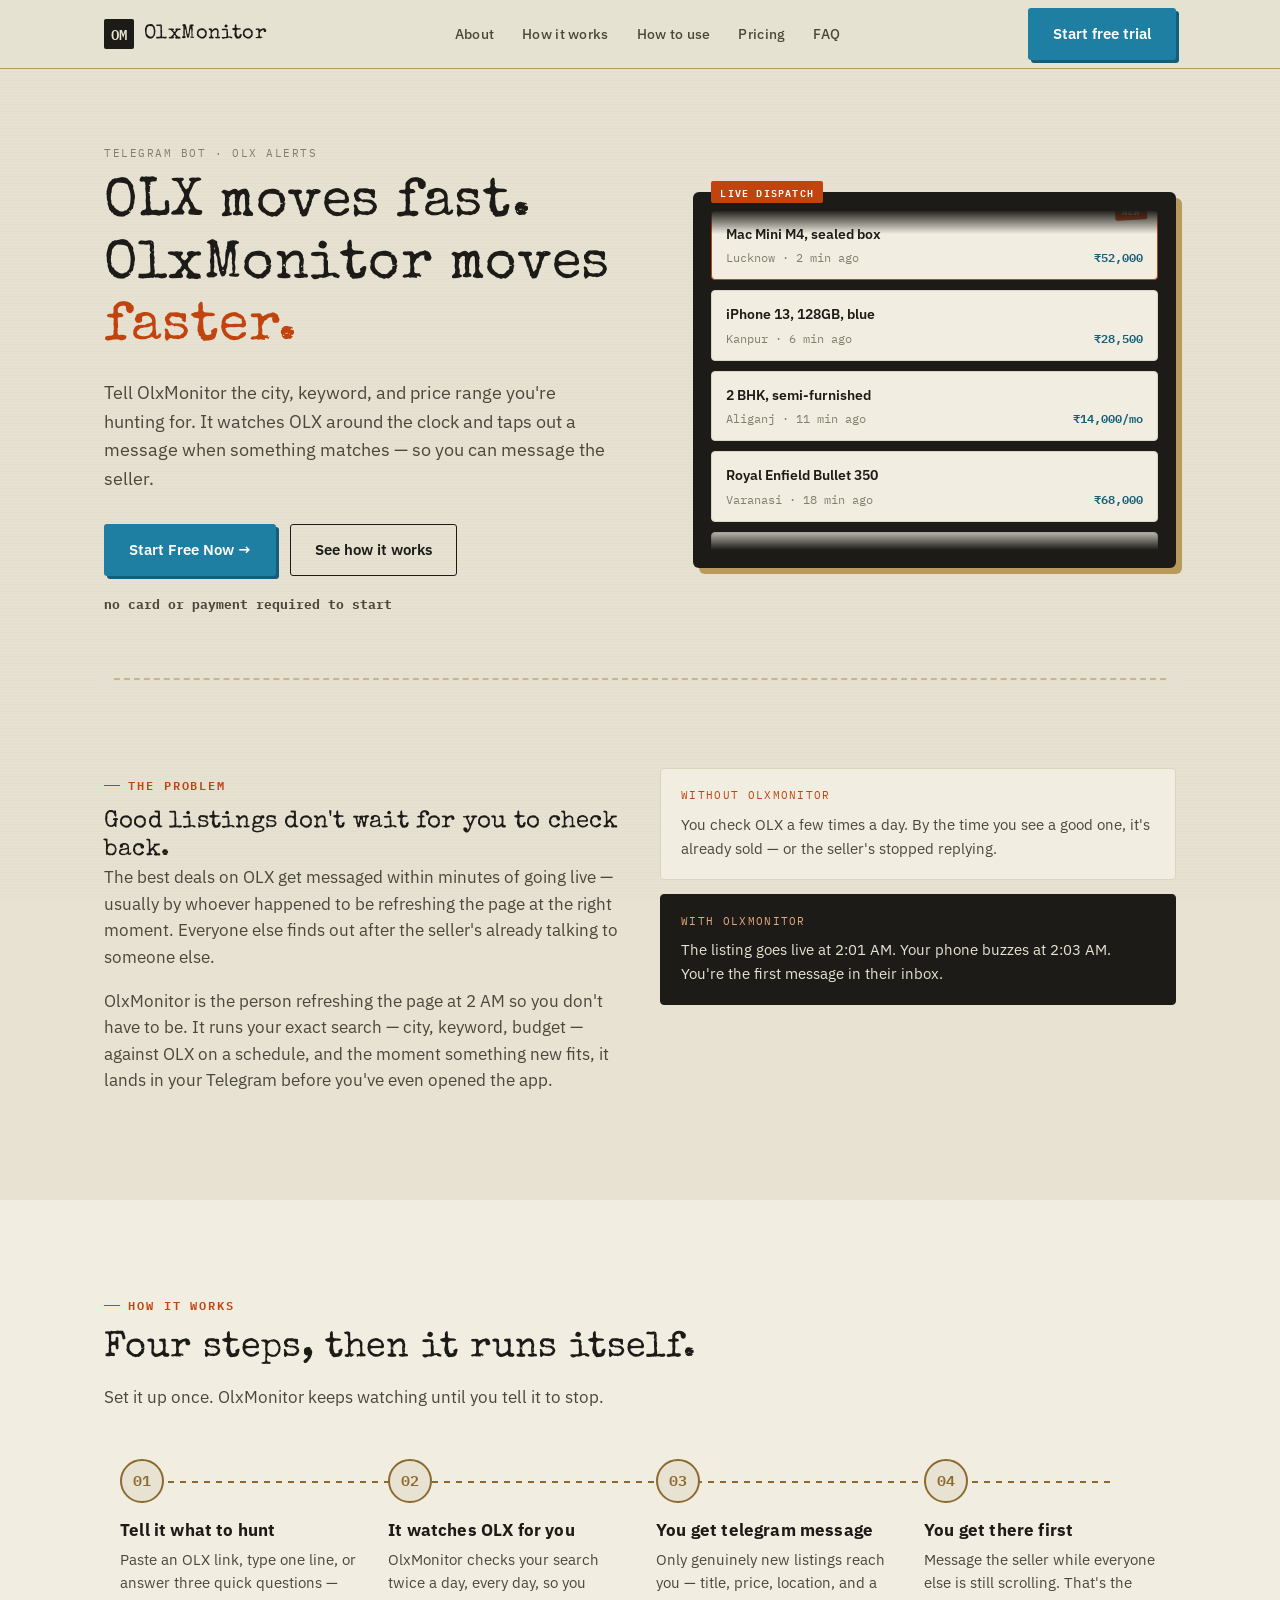
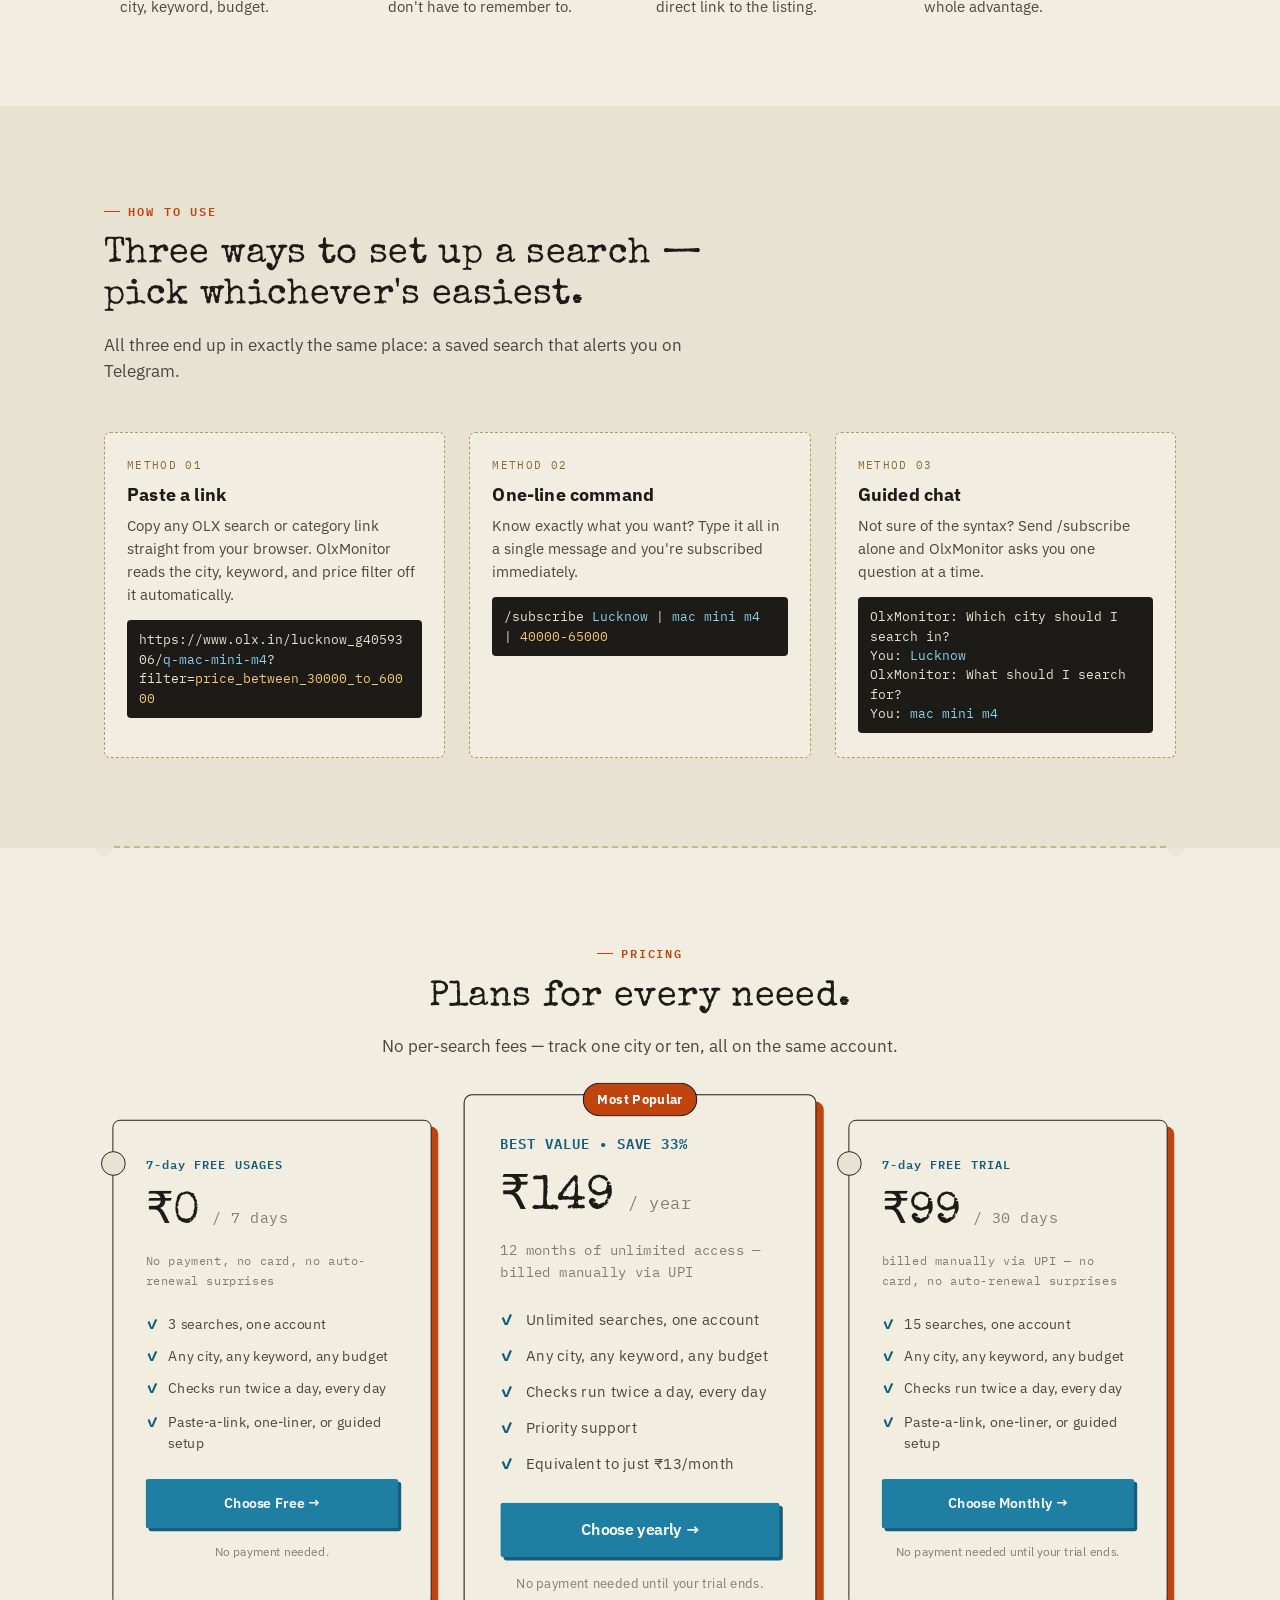
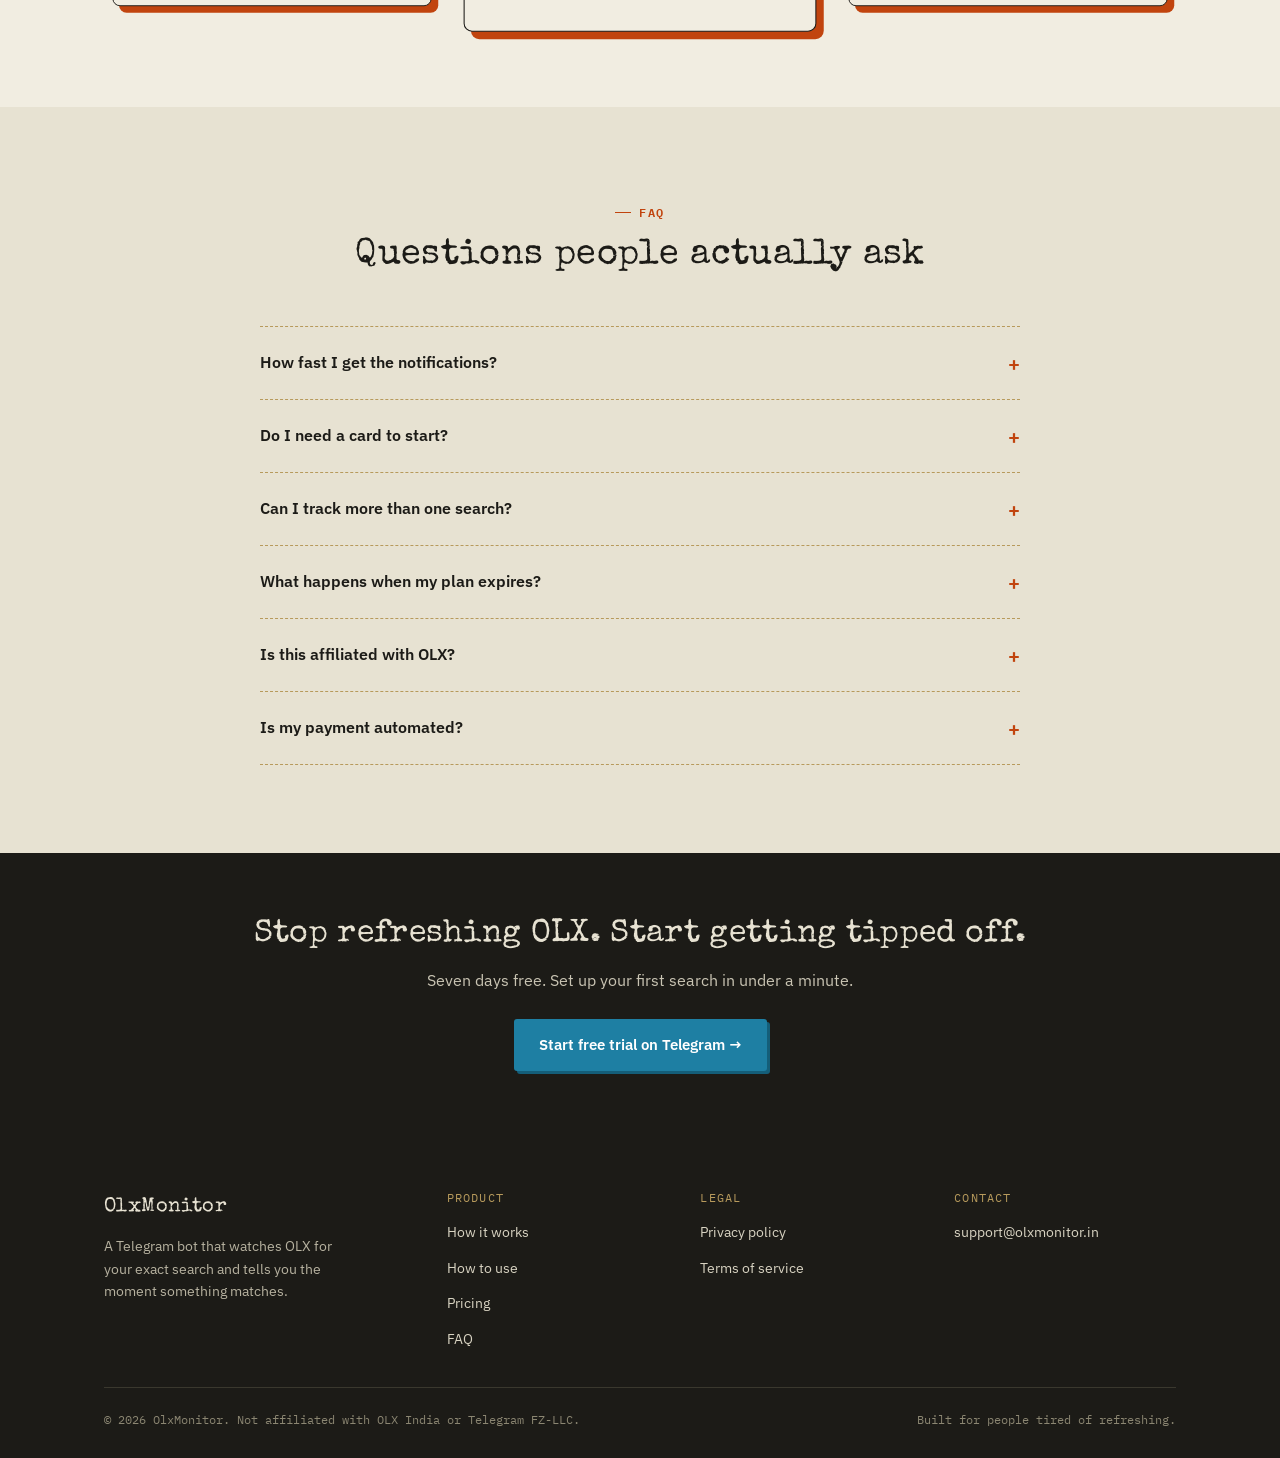
==== index.html @ 26288bb2 "Update index.html" ====
<!DOCTYPE html>
<html lang="en">
<head>
<meta charset="UTF-8">
<meta name="viewport" content="width=device-width, initial-scale=1.0">
<!-- Primary Meta Tags -->
<title>OLX Monitor – Automatic Alerts on Telegram for New OLX Listings</title>
<meta name="title" content="OLX Monitor – Get Alerts on Telegram for New OLX Listings">
<meta name="description" content="Monitor OLX by keyword, city, and price, then receive instant Telegram alerts when matching listings are posted. Includes a 7-day free trial.">
<meta name="keywords" content="OLX monitor, OLX alerts, OLX notification, OLX Telegram bot, OLX Telegram alerts, OLX search alert, OLX tracker, OLX listing alerts, OLX price alerts, OLX keyword alerts, OLX deal alerts, used item alerts, Telegram notifications, classifieds monitor, OLX automation">
<meta itemprop="name" content="OlxMonitor">
<link rel="canonical" href="https://olxmonitors.in">
<!-- Favicon -->
<link rel="icon" type="image/svg+xml" href="favicon.ico">
  
<!-- Open Graph -->
<meta property="og:type" content="website">
<meta property="og:title" content="OLX Monitor – Get Alerts on Telegram for New OLX Listings">
<meta property="og:description" content="Never miss an OLX deal. Track keywords, cities, and prices with instant Telegram alerts. Start with a 7-day free trial.">
<meta property="og:image" content="https://olxmonitor.in/og-image.png">
<meta property="og:url" content="https://olxmonitor.in/">
<meta property="og:site_name" content="OlxMonitor">

<!-- Twitter -->
<meta name="twitter:card" content="summary_large_image">
<meta name="twitter:title" content="OLX Monitor – Get Alerts on Telegram for New OLX Listings">
<meta name="twitter:description" content="Track OLX listings by keyword, city, and price. Get instant Telegram alerts and never miss the best deals.">
<meta name="twitter:image" content="https://olxmonitor.in/og-image.png">
  
<link rel="stylesheet" href="style.css">
<!-- Google tag (gtag.js) -->
<script async src="https://www.googletagmanager.com/gtag/js?id=G-HGHFJPLGSJ"></script>
<script>
window.dataLayer = window.dataLayer || [];
function gtag(){dataLayer.push(arguments);}
gtag('js', new Date());

gtag('config', 'G-HGHFJPLGSJ');
</script>
</head>
<body>

<header class="site-header">
  <div class="wrap">
    <a href="index.html" class="logo">
      <span class="logo-mark">OM</span>
      <span class="logo-word">OlxMonitor</span>
    </a>
    <nav aria-label="Primary">
      <ul class="nav-links">
        <li><a href="#about">About</a></li>
        <li><a href="#how-it-works">How it works</a></li>
        <li><a href="#how-to-use">How to use</a></li>
        <li><a href="#pricing">Pricing</a></li>
        <li><a href="#faq">FAQ</a></li>
      </ul>
    </nav>
    <div class="nav-right">
      <a href="https://telegram.me/olxmonitorsbot" class="btn btn-primary">Start free trial</a>
      <button class="nav-toggle" aria-label="Toggle menu" aria-expanded="false">
        <span></span>
      </button>
    </div>
  </div>
</header>

<section class="hero">
  <div class="wrap">
    <div class="hero-copy">
      <div class="hero-dispatch-label">TELEGRAM BOT · OLX ALERTS</div>
      <h1>OLX moves fast.<br>OlxMonitor moves <em>faster.</em></h1>
      <p class="hero-sub">
        Tell OlxMonitor the city, keyword, and price range you're hunting for.
        It watches OLX around the clock and taps out a message when
        something matches — so you can message the seller.
      </p>
      <div class="hero-ctas">
        <a href="https://telegram.me/olxmonitorsbot" class="btn btn-primary">Start Free Now →</a>
        <a href="#how-it-works" class="btn btn-ghost">See how it works</a>
      </div>
      <div class="hero-fineprint">
        <strong>no card or payment required to start</strong>
      </div>
    </div>

    <div class="hero-ticker">
      <div class="ticker-frame">
        <div class="ticker-viewport">
          <div class="ticker-track">
            <div class="dispatch-card is-new">
              <div class="dispatch-title">Mac Mini M4, sealed box</div>
              <div class="dispatch-meta"><span>Lucknow · 2 min ago</span><span class="dispatch-price">₹52,000</span></div>
            </div>
            <div class="dispatch-card">
              <div class="dispatch-title">iPhone 13, 128GB, blue</div>
              <div class="dispatch-meta"><span>Kanpur · 6 min ago</span><span class="dispatch-price">₹28,500</span></div>
            </div>
            <div class="dispatch-card">
              <div class="dispatch-title">2 BHK, semi-furnished</div>
              <div class="dispatch-meta"><span>Aliganj · 11 min ago</span><span class="dispatch-price">₹14,000/mo</span></div>
            </div>
            <div class="dispatch-card">
              <div class="dispatch-title">Royal Enfield Bullet 350</div>
              <div class="dispatch-meta"><span>Varanasi · 18 min ago</span><span class="dispatch-price">₹68,000</span></div>
            </div>
            <div class="dispatch-card">
              <div class="dispatch-title">Study table + chair</div>
              <div class="dispatch-meta"><span>Prayagraj · 24 min ago</span><span class="dispatch-price">₹1,200</span></div>
            </div>
            <div class="dispatch-card">
              <div class="dispatch-title">5-seater sofa set</div>
              <div class="dispatch-meta"><span>Lucknow · 31 min ago</span><span class="dispatch-price">₹9,000</span></div>
            </div>
            <!-- duplicated for seamless loop -->
            <div class="dispatch-card is-new" aria-hidden="true">
              <div class="dispatch-title">Mac Mini M4, sealed box</div>
              <div class="dispatch-meta"><span>Lucknow · 2 min ago</span><span class="dispatch-price">₹52,000</span></div>
            </div>
            <div class="dispatch-card" aria-hidden="true">
              <div class="dispatch-title">iPhone 13, 128GB, blue</div>
              <div class="dispatch-meta"><span>Kanpur · 6 min ago</span><span class="dispatch-price">₹28,500</span></div>
            </div>
            <div class="dispatch-card" aria-hidden="true">
              <div class="dispatch-title">2 BHK, semi-furnished</div>
              <div class="dispatch-meta"><span>Aliganj · 11 min ago</span><span class="dispatch-price">₹14,000/mo</span></div>
            </div>
            <div class="dispatch-card" aria-hidden="true">
              <div class="dispatch-title">Royal Enfield Bullet 350</div>
              <div class="dispatch-meta"><span>Varanasi · 18 min ago</span><span class="dispatch-price">₹68,000</span></div>
            </div>
            <div class="dispatch-card" aria-hidden="true">
              <div class="dispatch-title">Study table + chair</div>
              <div class="dispatch-meta"><span>Prayagraj · 24 min ago</span><span class="dispatch-price">₹1,200</span></div>
            </div>
            <div class="dispatch-card" aria-hidden="true">
              <div class="dispatch-title">5-seater sofa set</div>
              <div class="dispatch-meta"><span>Lucknow · 31 min ago</span><span class="dispatch-price">₹9,000</span></div>
            </div>
          </div>
        </div>
      </div>
    </div>
  </div>
</section>

<div class="wrap"><div class="tear"></div></div>

<section class="section" id="about">
  <div class="wrap about-grid">
    <div class="about-copy">
      <div class="eyebrow">The problem</div>
      <h2>Good listings don't wait for you to check back.</h2>
      <p>
        The best deals on OLX get messaged within minutes of going live —
        usually by whoever happened to be refreshing the page at the right
        moment. Everyone else finds out after the seller's already talking
        to someone else.
      </p>
      <p>
        OlxMonitor is the person refreshing the page at 2 AM so you don't
        have to be. It runs your exact search — city, keyword, budget —
        against OLX on a schedule, and the moment something new fits,
        it lands in your Telegram before you've even opened the app.
      </p>
    </div>
    <div class="compare-stack">
      <div class="compare-card">
        <span class="compare-label">Without OlxMonitor</span>
        <p>You check OLX a few times a day. By the time you see a good one, it's already sold — or the seller's stopped replying.</p>
      </div>
      <div class="compare-card is-after">
        <span class="compare-label">With OlxMonitor</span>
        <p>The listing goes live at 2:01 AM. Your phone buzzes at 2:03 AM. You're the first message in their inbox.</p>
      </div>
    </div>
  </div>
</section>

<section class="section section-alt" id="how-it-works">
  <div class="wrap">
    <div class="section-head">
      <div class="eyebrow">How it works</div>
      <h2>Four steps, then it runs itself.</h2>
      <p>Set it up once. OlxMonitor keeps watching until you tell it to stop.</p>
    </div>
    <div class="wire-steps">
      <div class="wire-step">
        <div class="wire-step-num">01</div>
        <h3>Tell it what to hunt</h3>
        <p>Paste an OLX link, type one line, or answer three quick questions — city, keyword, budget.</p>
      </div>
      <div class="wire-step">
        <div class="wire-step-num">02</div>
        <h3>It watches OLX for you</h3>
        <p>OlxMonitor checks your search twice a day, every day, so you don't have to remember to.</p>
      </div>
      <div class="wire-step">
        <div class="wire-step-num">03</div>
        <h3>You get telegram message</h3>
        <p>Only genuinely new listings reach you — title, price, location, and a direct link to the listing.</p>
      </div>
      <div class="wire-step">
        <div class="wire-step-num">04</div>
        <h3>You get there first</h3>
        <p>Message the seller while everyone else is still scrolling. That's the whole advantage.</p>
      </div>
    </div>
  </div>
</section>

<section class="section" id="how-to-use">
  <div class="wrap">
    <div class="section-head">
      <div class="eyebrow">How to use</div>
      <h2>Three ways to set up a search — pick whichever's easiest.</h2>
      <p>All three end up in exactly the same place: a saved search that alerts you on Telegram.</p>
    </div>
    <div class="ticket-row">
      <div class="ticket">
        <div class="ticket-num">Method 01</div>
        <h3>Paste a link</h3>
        <p>Copy any OLX search or category link straight from your browser. OlxMonitor reads the city, keyword, and price filter off it automatically.</p>
        <div class="bubble">https://www.olx.in/lucknow_g4059306/<span class="tag">q-mac-mini-m4</span>?filter=<span class="val">price_between_30000_to_60000</span></div>
      </div>
      <div class="ticket">
        <div class="ticket-num">Method 02</div>
        <h3>One-line command</h3>
        <p>Know exactly what you want? Type it all in a single message and you're subscribed immediately.</p>
        <div class="bubble">/subscribe <span class="tag">Lucknow</span> | <span class="tag">mac mini m4</span> | <span class="val">40000-65000</span></div>
      </div>
      <div class="ticket">
        <div class="ticket-num">Method 03</div>
        <h3>Guided chat</h3>
        <p>Not sure of the syntax? Send /subscribe alone and OlxMonitor asks you one question at a time.</p>
        <div class="bubble">
          OlxMonitor: Which city should I search in?<br>
          You: <span class="tag">Lucknow</span><br>
          OlxMonitor: What should I search for?<br>
          You: <span class="tag">mac mini m4</span>
        </div>
      </div>
    </div>
  </div>
</section>

<div class="wrap"><div class="tear"></div></div>

<section class="section section-alt" id="pricing">
  <div class="wrap">
    <div class="section-head" style="margin-left:auto;margin-right:auto;text-align:center;">
      <div class="eyebrow" style="justify-content:center;">Pricing</div>
      <h2>Plans for every neeed.</h2>
      <p style="margin:0 auto;">No per-search fees — track one city or ten, all on the same account.</p>
    </div>
    <div class="pricing-wrap">
  <!-- Weekly -->
  <div class="price-tag smaller-tag">
    <div class="price-trial">7-day FREE USAGES</div>
    <div class="price-amount">₹0 <span>/ 7 days</span></div>
    <div class="price-then">No payment, no card, no auto-renewal surprises</div>

    <ul class="price-list">
      <li>3 searches, one account</li>
      <li>Any city, any keyword, any budget</li>
      <li>Checks run twice a day, every day</li>
      <li>Paste-a-link, one-liner, or guided setup</li>
    </ul>

    <a href="https://telegram.me/olxmonitorsbot" class="btn btn-primary">
      Choose Free →
    </a>

    <div class="price-note">
      No payment needed.
    </div>
  </div>

  <!-- Yearly -->
  <div class="price-tag featured">
    <div class="price-trial">BEST VALUE • SAVE 33%</div>
    <div class="price-amount">₹149 <span>/ year</span></div>
    <div class="price-then">
      12 months of unlimited access — billed manually via UPI
    </div>

    <ul class="price-list">
      <li>Unlimited searches, one account</li>
      <li>Any city, any keyword, any budget</li>
      <li>Checks run twice a day, every day</li>
      <li>Priority support</li>
      <li>Equivalent to just ₹13/month</li>
    </ul>

    <a href="https://telegram.me/olxmonitorsbot" class="btn btn-primary">
      Choose yearly →
    </a>

    <div class="price-note">
      No payment needed until your trial ends.
    </div>
  </div>
      
  <!-- Monthly -->
  <div class="price-tag smaller-tag">
    <div class="price-trial">7-day FREE TRIAL</div>
    <div class="price-amount">₹99 <span>/ 30 days</span></div>
    <div class="price-then">billed manually via UPI — no card, no auto-renewal surprises</div>

    <ul class="price-list">
      <li>15 searches, one account</li>
      <li>Any city, any keyword, any budget</li>
      <li>Checks run twice a day, every day</li>
      <li>Paste-a-link, one-liner, or guided setup</li>
    </ul>

    <a href="https://telegram.me/olxmonitorsbot" class="btn btn-primary">
      Choose Monthly →
    </a>

    <div class="price-note">
      No payment needed until your trial ends.
    </div>
  </div>
</div>
  </div>
</section>

<section class="section" id="faq">
  <div class="wrap">
    <div class="section-head" style="margin-left:auto;margin-right:auto;text-align:center;">
      <div class="eyebrow" style="justify-content:center;">FAQ</div>
      <h2>Questions people actually ask</h2>
    </div>
    <div class="faq-list">
      <details class="faq-item">
        <summary>How fast I get the notifications?</summary>
        <div class="faq-answer">
          <p>OlxMonitor checks OLX twice a day 12PM & 7PM on a fixed schedule, not continuously. It's fast enough to beat someone who checks manually once a day, but it isn't a live, second-by-second feed. If a listing appears and sells within minutes of going live, OlxMonitor may not catch it in time.</p>
        </div>
      </details>
      <details class="faq-item">
        <summary>Do I need a card to start?</summary>
        <div class="faq-answer">
          <p>No. The 7-day trial needs nothing but a Telegram account. When the trial ends, you pay by UPI directly — no card is ever stored or requested.</p>
        </div>
      </details>
      <details class="faq-item">
        <summary>Can I track more than one search?</summary>
        <div class="faq-answer">
          <p>Yes — add as many searches as you like (different cities, keywords, or budgets), all under one account and one trial/subscription. There's no per-search charge.</p>
        </div>
      </details>
      <details class="faq-item">
        <summary>What happens when my plan expires?</summary>
        <div class="faq-answer">
          <p>Your searches stay saved but go quiet. OlxMonitor sends one payment reminder a day until you renew — it won't spam you, and nothing is deleted while you decide.</p>
        </div>
      </details>
      <details class="faq-item">
        <summary>Is this affiliated with OLX?</summary>
        <div class="faq-answer">
          <p>No. OlxMonitor is an independent tool that reads publicly visible OLX listings on your behalf. It isn't operated, endorsed, or supported by OLX.</p>
        </div>
      </details>
      <details class="faq-item">
        <summary>Is my payment automated?</summary>
        <div class="faq-answer">
          <p>No — deliberately. You pay by UPI and report the transaction id; a real person confirms it and reactivates your account by hand. It's slower than a card, but it means no auto-billing and no stored payment details.</p>
        </div>
      </details>
    </div>
  </div>
</section>

<section class="cta-band">
  <div class="wrap">
    <h2>Stop refreshing OLX. Start getting tipped off.</h2>
    <p>Seven days free. Set up your first search in under a minute.</p>
    <a href="https://telegram.me/olxmonitorsbot" class="btn btn-primary">Start free trial on Telegram →</a>
  </div>
</section>

<footer class="site-footer">
  <div class="wrap">
    <div class="footer-grid">
      <div class="footer-brand">
        <span class="logo-word">OlxMonitor</span>
        <p>A Telegram bot that watches OLX for your exact search and tells you the moment something matches.</p>
      </div>
      <div class="footer-col">
        <h4>Product</h4>
        <ul>
          <li><a href="#how-it-works">How it works</a></li>
          <li><a href="#how-to-use">How to use</a></li>
          <li><a href="#pricing">Pricing</a></li>
          <li><a href="#faq">FAQ</a></li>
        </ul>
      </div>
      <div class="footer-col">
        <h4>Legal</h4>
        <ul>
          <li><a href="privacy.html">Privacy policy</a></li>
          <li><a href="terms.html">Terms of service</a></li>
        </ul>
      </div>
      <div class="footer-col">
        <h4>Contact</h4>
        <ul>
          <li><a href="mailto:support@olxmonitor.in">support@olxmonitor.in</a></li>
        </ul>
      </div>
    </div>
    <div class="footer-bottom">
      <span>© 2026 OlxMonitor. Not affiliated with OLX India or Telegram FZ-LLC.</span>
      <span>Built for people tired of refreshing.</span>
    </div>
  </div>
</footer>

<script src="script.js"></script>
</body>
</html>
---- style.css ----
/* ============================================================
   DEALWIRE -- design tokens
   Concept: a telegraph dispatch desk for OLX deals. Paper, ink,
   brass, and a postal stamp red. Typewriter display face for
   headlines, a technical mono for prices/tickers/timestamps.
   ============================================================ */

@import url('https://fonts.googleapis.com/css2?family=Special+Elite&family=IBM+Plex+Sans:wght@400;500;600;700&family=IBM+Plex+Mono:wght@400;500;600&display=swap');

:root {
  --paper: #E7E2D2;
  --paper-panel: #F1EDE1;
  --paper-dark: #DBD5BF;
  --ink: #1C1B17;
  --ink-soft: #4A473D;
  --ink-faint: #837E6C;
  --stamp: #C1440E;
  --stamp-dark: #8F3208;
  --brass: #8C6A2F;
  --brass-light: #B79A5C;
  --wire: #1E7FA3;
  --wire-dark: #145E79;

  --font-display: 'Special Elite', 'Courier New', monospace;
  --font-body: 'IBM Plex Sans', -apple-system, BlinkMacSystemFont, 'Segoe UI', sans-serif;
  --font-mono: 'IBM Plex Mono', 'Courier New', monospace;

  --max-width: 1120px;
  --radius: 3px;
}

* { box-sizing: border-box; }

html { scroll-behavior: smooth; }

@media (prefers-reduced-motion: reduce) {
  html { scroll-behavior: auto; }
  *, *::before, *::after {
    animation-duration: 0.01ms !important;
    animation-iteration-count: 1 !important;
    transition-duration: 0.01ms !important;
    scroll-behavior: auto !important;
  }
}

body {
  margin: 0;
  background: var(--paper);
  color: var(--ink);
  font-family: var(--font-body);
  font-size: 16px;
  line-height: 1.6;
  -webkit-font-smoothing: antialiased;
}

/* Subtle paper grain -- restrained, not a heavy texture image */
body::before {
  content: "";
  position: fixed;
  inset: 0;
  pointer-events: none;
  z-index: 0;
  opacity: 0.035;
  background-image:
    repeating-linear-gradient(0deg, var(--ink) 0px, transparent 1px, transparent 2px, var(--ink) 3px);
  mix-blend-mode: multiply;
}

a { color: var(--wire); text-decoration-thickness: 1px; text-underline-offset: 3px; }
a:hover { color: var(--wire-dark); }

img, svg { display: block; max-width: 100%; }

.wrap {
  max-width: var(--max-width);
  margin: 0 auto;
  padding: 0 24px;
  position: relative;
  z-index: 1;
}

h1, h2, h3, h4 {
  font-family: var(--font-display);
  font-weight: 400;
  line-height: 1.15;
  margin: 0;
  color: var(--ink);
  letter-spacing: 0.01em;
}

p { margin: 0 0 1em; color: var(--ink-soft); }
p:last-child { margin-bottom: 0; }

.eyebrow {
  font-family: var(--font-mono);
  font-size: 12px;
  font-weight: 600;
  letter-spacing: 0.16em;
  text-transform: uppercase;
  color: var(--stamp);
  display: inline-flex;
  align-items: center;
  gap: 8px;
  margin-bottom: 14px;
}
.eyebrow::before {
  content: "";
  width: 16px;
  height: 1px;
  background: var(--stamp);
}

/* Buttons */
.btn {
  display: inline-flex;
  align-items: center;
  justify-content: center;
  gap: 8px;
  font-family: var(--font-body);
  font-weight: 600;
  font-size: 15px;
  padding: 13px 24px;
  border-radius: var(--radius);
  border: 1.5px solid transparent;
  cursor: pointer;
  text-decoration: none;
  transition: transform 0.15s ease, box-shadow 0.15s ease, background 0.15s ease;
}
.btn:focus-visible {
  outline: 2px solid var(--wire);
  outline-offset: 3px;
}
.btn-primary {
  background: var(--wire);
  color: #fff;
  box-shadow: 3px 3px 0 var(--wire-dark);
}
.btn-primary:hover {
  color: #fff;
  transform: translate(-1px, -1px);
  box-shadow: 4px 4px 0 var(--wire-dark);
}
.btn-primary:active {
  transform: translate(1px, 1px);
  box-shadow: 1px 1px 0 var(--wire-dark);
}
.btn-ghost {
  background: transparent;
  color: var(--ink);
  border-color: var(--ink);
}
.btn-ghost:hover {
  color: var(--ink);
  background: var(--ink);
  color: var(--paper);
}

/* Perforated divider -- ticket tear line between sections */
.tear {
  position: relative;
  height: 1px;
  background: none;
  border: none;
  border-top: 2px dashed var(--brass-light);
  margin: 0;
  opacity: 0.6;
}
.tear::before, .tear::after {
  content: "";
  position: absolute;
  top: -8px;
  width: 16px;
  height: 16px;
  border-radius: 50%;
  background: var(--paper);
}
.tear::before { left: -8px; }
.tear::after { right: -8px; }

/* ============================================================
   HEADER
   ============================================================ */
.site-header {
  position: sticky;
  top: 0;
  z-index: 50;
  background: rgba(231, 226, 210, 0.92);
  backdrop-filter: blur(6px);
  border-bottom: 1px solid var(--brass-light);
}
.site-header .wrap {
  display: flex;
  align-items: center;
  justify-content: space-between;
  height: 68px;
}
.logo {
  display: flex;
  align-items: center;
  gap: 10px;
  text-decoration: none;
  color: var(--ink);
}
.logo-mark {
  width: 30px;
  height: 30px;
  background: var(--ink);
  color: var(--paper);
  display: flex;
  align-items: center;
  justify-content: center;
  font-family: var(--font-mono);
  font-weight: 600;
  font-size: 14px;
  border-radius: 2px;
  flex-shrink: 0;
}
.logo-word {
  font-family: var(--font-display);
  font-size: 20px;
  letter-spacing: 0.02em;
}

.nav-links {
  display: flex;
  align-items: center;
  gap: 28px;
  list-style: none;
  margin: 0;
  padding: 0;
}
.nav-links a {
  color: var(--ink-soft);
  text-decoration: none;
  font-size: 14px;
  font-weight: 500;
  letter-spacing: 0.02em;
}
.nav-links a:hover { color: var(--ink); }

.nav-right {
  display: flex;
  align-items: center;
  gap: 20px;
}

.nav-toggle {
  display: none;
  background: none;
  border: 1.5px solid var(--ink);
  border-radius: var(--radius);
  width: 40px;
  height: 40px;
  align-items: center;
  justify-content: center;
  cursor: pointer;
}
.nav-toggle span, .nav-toggle span::before, .nav-toggle span::after {
  content: "";
  display: block;
  width: 18px;
  height: 2px;
  background: var(--ink);
  position: relative;
}
.nav-toggle span::before { position: absolute; top: -6px; }
.nav-toggle span::after { position: absolute; top: 6px; }

/* ============================================================
   HERO
   ============================================================ */
.hero {
  padding: 76px 0 64px;
  position: relative;
  overflow: hidden;
}
.hero .wrap {
  display: grid;
  grid-template-columns: 1.05fr 0.95fr;
  gap: 56px;
  align-items: center;
}
.hero-dispatch-label {
  font-family: var(--font-mono);
  font-size: 11px;
  letter-spacing: 0.14em;
  color: var(--ink-faint);
  text-transform: uppercase;
  margin-bottom: 10px;
}
.hero h1 {
  font-size: clamp(34px, 4.6vw, 54px);
  margin-bottom: 20px;
}
.hero h1 em {
  font-style: normal;
  color: var(--stamp);
}
.hero-sub {
  font-size: 18px;
  max-width: 46ch;
  margin-bottom: 30px;
}
.hero-ctas {
  display: flex;
  flex-wrap: wrap;
  gap: 14px;
  align-items: center;
  margin-bottom: 18px;
}
.hero-fineprint {
  font-family: var(--font-mono);
  font-size: 12.5px;
  color: var(--ink-faint);
}
.hero-fineprint strong { color: var(--ink-soft); }

/* --- Signature element: the live dispatch ticker --- */
.ticker-frame {
  background: var(--ink);
  border-radius: 6px;
  padding: 18px;
  box-shadow: 6px 6px 0 var(--brass-light);
  position: relative;
}
.ticker-frame::before {
  content: "LIVE DISPATCH";
  position: absolute;
  top: -11px;
  left: 18px;
  background: var(--stamp);
  color: #fff;
  font-family: var(--font-mono);
  font-size: 10px;
  font-weight: 600;
  letter-spacing: 0.12em;
  padding: 3px 9px;
  border-radius: 2px;
}
.ticker-viewport {
  height: 340px;
  overflow: hidden;
  position: relative;
  mask-image: linear-gradient(to bottom, transparent 0, black 24px, black calc(100% - 24px), transparent 100%);
}
.ticker-track {
  display: flex;
  flex-direction: column;
  gap: 10px;
  animation: scroll-up 22s linear infinite;
}
@keyframes scroll-up {
  from { transform: translateY(0); }
  to { transform: translateY(-50%); }
}
.ticker-frame:hover .ticker-track,
.ticker-track:focus-within {
  animation-play-state: paused;
}
.dispatch-card {
  background: var(--paper-panel);
  border-radius: 4px;
  padding: 12px 14px;
  position: relative;
  border: 1px solid var(--paper-dark);
}
.dispatch-card.is-new {
  border-color: var(--stamp);
}
.dispatch-card.is-new::after {
  content: "NEW";
  position: absolute;
  top: -9px;
  right: 10px;
  background: var(--stamp);
  color: #fff;
  font-family: var(--font-mono);
  font-size: 9px;
  font-weight: 600;
  letter-spacing: 0.1em;
  padding: 2px 7px;
  border-radius: 2px;
  transform: rotate(-3deg);
}
.dispatch-title {
  font-weight: 600;
  font-size: 14px;
  color: var(--ink);
  margin-bottom: 3px;
}
.dispatch-meta {
  display: flex;
  justify-content: space-between;
  align-items: baseline;
  font-family: var(--font-mono);
  font-size: 12px;
  color: var(--ink-faint);
}
.dispatch-price {
  font-family: var(--font-mono);
  font-weight: 600;
  color: var(--wire-dark);
}

/* ============================================================
   SECTION shell
   ============================================================ */
.section {
  padding: 88px 0;
}
.section-head {
  max-width: 640px;
  margin-bottom: 48px;
}
.section-head h2 {
  font-size: clamp(26px, 3.2vw, 36px);
  margin-bottom: 14px;
}
.section-head p { font-size: 16.5px; }
.section-alt { background: var(--paper-panel); }

/* ============================================================
   ABOUT
   ============================================================ */
.about-grid {
  display: grid;
  grid-template-columns: 1fr 1fr;
  gap: 40px;
  align-items: start;
}
.about-copy p { font-size: 16.5px; margin-bottom: 1.1em; }
.compare-stack {
  display: flex;
  flex-direction: column;
  gap: 14px;
}
.compare-card {
  background: var(--paper-panel);
  border: 1px solid var(--paper-dark);
  border-radius: 4px;
  padding: 18px 20px;
}
.compare-card.is-after {
  background: var(--ink);
  border-color: var(--ink);
}
.compare-label {
  font-family: var(--font-mono);
  font-size: 11px;
  letter-spacing: 0.12em;
  text-transform: uppercase;
  color: var(--stamp);
  margin-bottom: 8px;
  display: block;
}
.compare-card.is-after .compare-label { color: #E8A87C; }
.compare-card p { color: var(--ink-soft); font-size: 15px; margin: 0; }
.compare-card.is-after p { color: var(--paper); }

/* ============================================================
   HOW IT WORKS -- numbered wire sequence
   ============================================================ */
.wire-steps {
  display: grid;
  grid-template-columns: repeat(4, 1fr);
  gap: 0;
  position: relative;
}
.wire-steps::before {
  content: "";
  position: absolute;
  top: 22px;
  left: 6%;
  right: 6%;
  height: 2px;
  background: repeating-linear-gradient(90deg, var(--brass) 0, var(--brass) 6px, transparent 6px, transparent 12px);
}
.wire-step {
  position: relative;
  padding: 0 16px;
  text-align: left;
}
.wire-step-num {
  width: 44px;
  height: 44px;
  border-radius: 50%;
  background: var(--paper);
  border: 2px solid var(--brass);
  color: var(--brass);
  font-family: var(--font-mono);
  font-weight: 600;
  font-size: 15px;
  display: flex;
  align-items: center;
  justify-content: center;
  position: relative;
  z-index: 1;
  margin-bottom: 18px;
}
.wire-step h3 {
  font-size: 17px;
  font-family: var(--font-body);
  font-weight: 700;
  margin-bottom: 8px;
}
.wire-step p { font-size: 14.5px; }

/* ============================================================
   HOW TO USE -- ticket cards
   ============================================================ */
.ticket-row {
  display: grid;
  grid-template-columns: repeat(3, 1fr);
  gap: 24px;
}
.ticket {
  background: var(--paper-panel);
  border: 1.5px dashed var(--brass-light);
  border-radius: 6px;
  padding: 24px 22px;
  position: relative;
}
.ticket-num {
  font-family: var(--font-mono);
  font-size: 11px;
  letter-spacing: 0.12em;
  color: var(--brass);
  text-transform: uppercase;
  margin-bottom: 10px;
}
.ticket h3 {
  font-family: var(--font-body);
  font-size: 18px;
  font-weight: 700;
  margin-bottom: 8px;
}
.ticket p { font-size: 14.5px; margin-bottom: 14px; }
.bubble {
  background: var(--ink);
  color: var(--paper);
  font-family: var(--font-mono);
  font-size: 12.5px;
  padding: 10px 12px;
  border-radius: 4px;
  line-height: 1.55;
  word-break: break-word;
}
.bubble .tag { color: #8FD1EE; }
.bubble .val { color: #F2C879; }

/* ============================================================
   PRICING -- the price tag
   ============================================================ */
.pricing-wrap {
  display: grid;
  grid-template-columns: repeat(auto-fit, minmax(320px, 1fr));
  gap: 2rem;
}

.price-tag.featured {
  transform: scale(1.05);
}

.price-tag.featured::before {
    content: "Most Popular";
    position: absolute;
    top: -12px;
    left: 50%;
    transform: translateX(-50%);
    background: var(--accent-color);
    color: #fff;
    padding: 3px 12px;
    border-radius: 999px;
    font-size: 0.80rem;
    font-weight: 700;
    width: 83px;
    background-color: #c1440e;
    text-align: center;
    line-height: 23px;
}
.price-tag {
  background: var(--paper-panel);
  border: 1.5px solid var(--ink);
  border-radius: 8px;
  max-width: 420px;
  width: 100%;
  padding: 36px 34px;
  position: relative;
  transform: scale(.95);
  box-shadow: 7px 7px 0 var(--stamp);
}
.price-tag::before {
  content: "";
  position: absolute;
  top: 32px;
  left: -13px;
  width: 24px;
  height: 24px;
  background: var(--paper);
  border: 1.5px solid var(--ink);
  border-radius: 50%;
}
.price-trial {
  font-family: var(--font-mono);
  font-size: 13px;
  color: var(--wire-dark);
  font-weight: 600;
  letter-spacing: 0.04em;
  margin-bottom: 6px;
}
.price-amount {
  font-family: var(--font-display);
  font-size: 46px;
  color: var(--ink);
  margin-bottom: 2px;
}
.price-amount span {
  font-family: var(--font-mono);
  font-size: 16px;
  color: var(--ink-faint);
  font-weight: 400;
}
.price-then {
  font-family: var(--font-mono);
  font-size: 13px;
  color: var(--ink-faint);
  margin-bottom: 22px;
}
.price-list {
  list-style: none;
  margin: 0 0 26px;
  padding: 0;
  display: flex;
  flex-direction: column;
  gap: 11px;
}
.price-list li {
  display: flex;
  gap: 10px;
  font-size: 14.5px;
  color: var(--ink-soft);
}
.price-list li::before {
  content: "\2713";
  color: var(--wire-dark);
  font-weight: 700;
  flex-shrink: 0;
}
.price-tag .btn { width: 100%; }
.price-note {
  font-size: 12.5px;
  color: var(--ink-faint);
  text-align: center;
  margin-top: 14px;
}

@media (max-width: 768px) {
  .nav-right .btn-primary {
    display: none;
  }
}
/* ============================================================
   FAQ
   ============================================================ */
.faq-list {
  max-width: 760px;
  margin: 0 auto;
  display: flex;
  flex-direction: column;
}
.faq-item {
  border-bottom: 1px dashed var(--brass-light);
  padding: 20px 0;
}
.faq-item:first-child { border-top: 1px dashed var(--brass-light); }
.faq-item summary {
  cursor: pointer;
  font-family: var(--font-body);
  font-weight: 600;
  font-size: 16px;
  color: var(--ink);
  list-style: none;
  display: flex;
  justify-content: space-between;
  align-items: center;
  gap: 16px;
}
.faq-item summary::-webkit-details-marker { display: none; }
.faq-item summary::after {
  content: "+";
  font-family: var(--font-mono);
  font-size: 20px;
  color: var(--stamp);
  flex-shrink: 0;
  transition: transform 0.2s ease;
}
.faq-item[open] summary::after { transform: rotate(45deg); }
.faq-item summary:focus-visible { outline: 2px solid var(--wire); outline-offset: 4px; }
.faq-answer {
  padding-top: 12px;
  font-size: 14.5px;
  max-width: 66ch;
}

/* ============================================================
   CTA band
   ============================================================ */
.cta-band {
  background: var(--ink);
  padding: 64px 0;
  text-align: center;
}
.cta-band h2 {
  color: var(--paper);
  font-size: clamp(24px, 3vw, 32px);
  margin-bottom: 14px;
}
.cta-band p {
  color: #C9C4B3;
  max-width: 46ch;
  margin: 0 auto 26px;
}

/* ============================================================
   FOOTER
   ============================================================ */
.site-footer {
  background: var(--ink);
  color: var(--paper);
  padding: 56px 0 28px;
}
.footer-grid {
  display: grid;
  grid-template-columns: 1.4fr 1fr 1fr 1fr;
  gap: 32px;
  padding-bottom: 36px;
}
.footer-brand .logo-word { color: var(--paper); }
.footer-brand p {
  color: #B7B2A0;
  font-size: 14px;
  margin-top: 12px;
  max-width: 30ch;
}
.footer-col h4 {
  font-family: var(--font-mono);
  font-size: 12px;
  letter-spacing: 0.1em;
  text-transform: uppercase;
  color: var(--brass-light);
  margin-bottom: 14px;
}
.footer-col ul {
  list-style: none;
  margin: 0;
  padding: 0;
  display: flex;
  flex-direction: column;
  gap: 10px;
}
.footer-col a {
  color: #D8D3C2;
  text-decoration: none;
  font-size: 14px;
}
.footer-col a:hover { color: #fff; }
.footer-bottom {
  border-top: 1px solid #3A382E;
  padding-top: 22px;
  display: flex;
  justify-content: space-between;
  align-items: center;
  flex-wrap: wrap;
  gap: 12px;
  font-family: var(--font-mono);
  font-size: 12px;
  color: #8B8672;
}

/* ============================================================
   LEGAL PAGES (privacy / terms)
   ============================================================ */
.legal-hero {
  padding: 56px 0 40px;
  border-bottom: 1px solid var(--brass-light);
}
.legal-hero h1 { font-size: clamp(28px, 4vw, 40px); margin-bottom: 10px; }
.legal-updated {
  font-family: var(--font-mono);
  font-size: 13px;
  color: var(--ink-faint);
}
.legal-body {
  padding: 48px 0 96px;
  max-width: 760px;
  margin: 0 auto;
}
.legal-body h2 {
  font-family: var(--font-body);
  font-size: 20px;
  font-weight: 700;
  margin: 40px 0 12px;
}
.legal-body h2:first-child { margin-top: 0; }
.legal-body p, .legal-body li {
  font-size: 15.5px;
  color: var(--ink-soft);
}
.legal-body ul, .legal-body ol {
  margin: 0 0 1em;
  padding-left: 22px;
}
.legal-body li { margin-bottom: 6px; }
.legal-note {
  background: var(--paper-panel);
  border-left: 3px solid var(--stamp);
  padding: 16px 18px;
  border-radius: 0 4px 4px 0;
  margin: 28px 0;
}
.legal-note p { color: var(--ink-soft); font-size: 14.5px; margin: 0; }
.back-link {
  display: inline-flex;
  align-items: center;
  gap: 6px;
  font-family: var(--font-mono);
  font-size: 13px;
  margin-bottom: 18px;
}

/* ============================================================
   RESPONSIVE
   ============================================================ */
@media (max-width: 900px) {
  .hero .wrap { grid-template-columns: 1fr; }
  .ticker-viewport { height: 280px; }
  .about-grid { grid-template-columns: 1fr; }
  .wire-steps { grid-template-columns: 1fr 1fr; row-gap: 40px; }
  .wire-steps::before { display: none; }
  .ticket-row { grid-template-columns: 1fr; }
  .footer-grid { grid-template-columns: 1fr 1fr; }
}

@media (max-width: 680px) {
  .nav-links, .nav-right .btn-ghost { display: none; }
  .nav-toggle { display: flex; }
  .site-header.is-open .nav-links {
    display: flex;
    flex-direction: column;
    position: absolute;
    top: 68px;
    left: 0;
    right: 0;
    background: var(--paper);
    border-bottom: 1px solid var(--brass-light);
    padding: 20px 24px;
    gap: 16px;
  }
  .wire-steps { grid-template-columns: 1fr; }
  .footer-grid { grid-template-columns: 1fr 1fr; }
  .price-tag { padding: 28px 22px; }
}
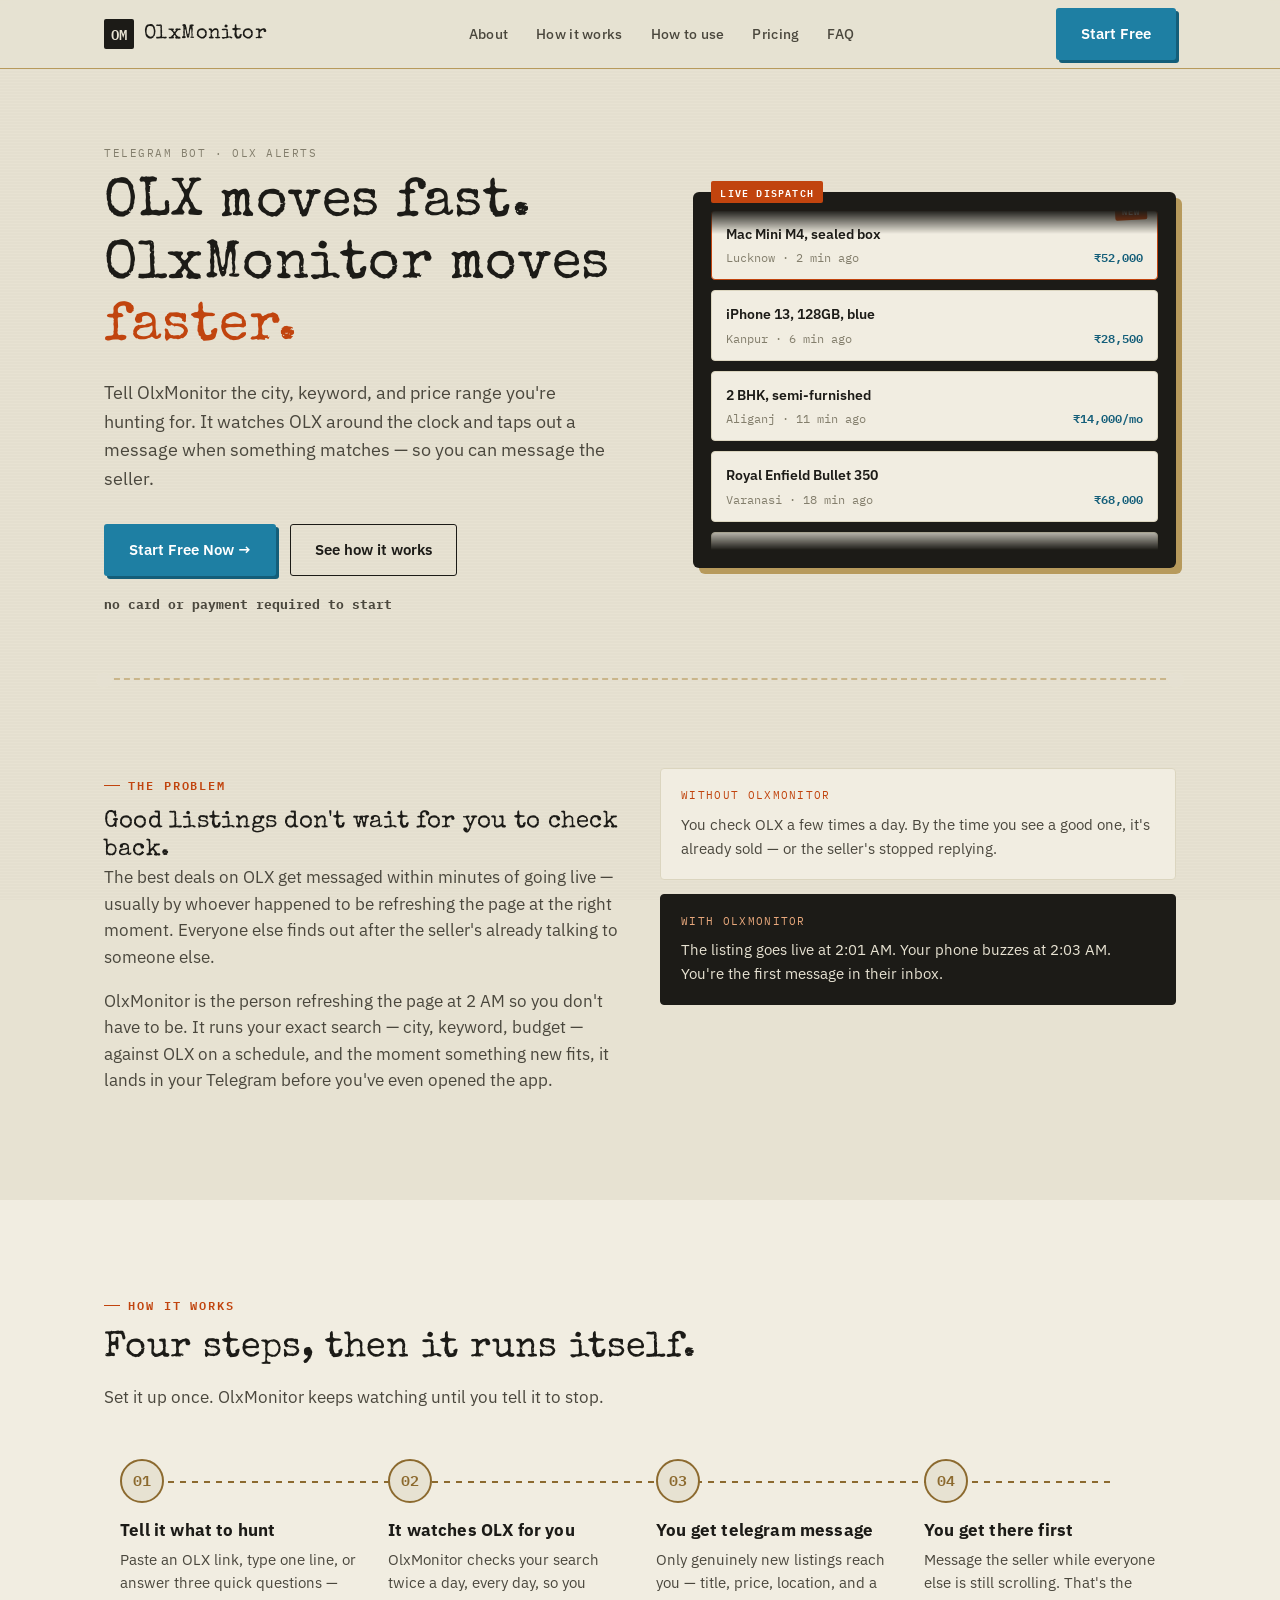
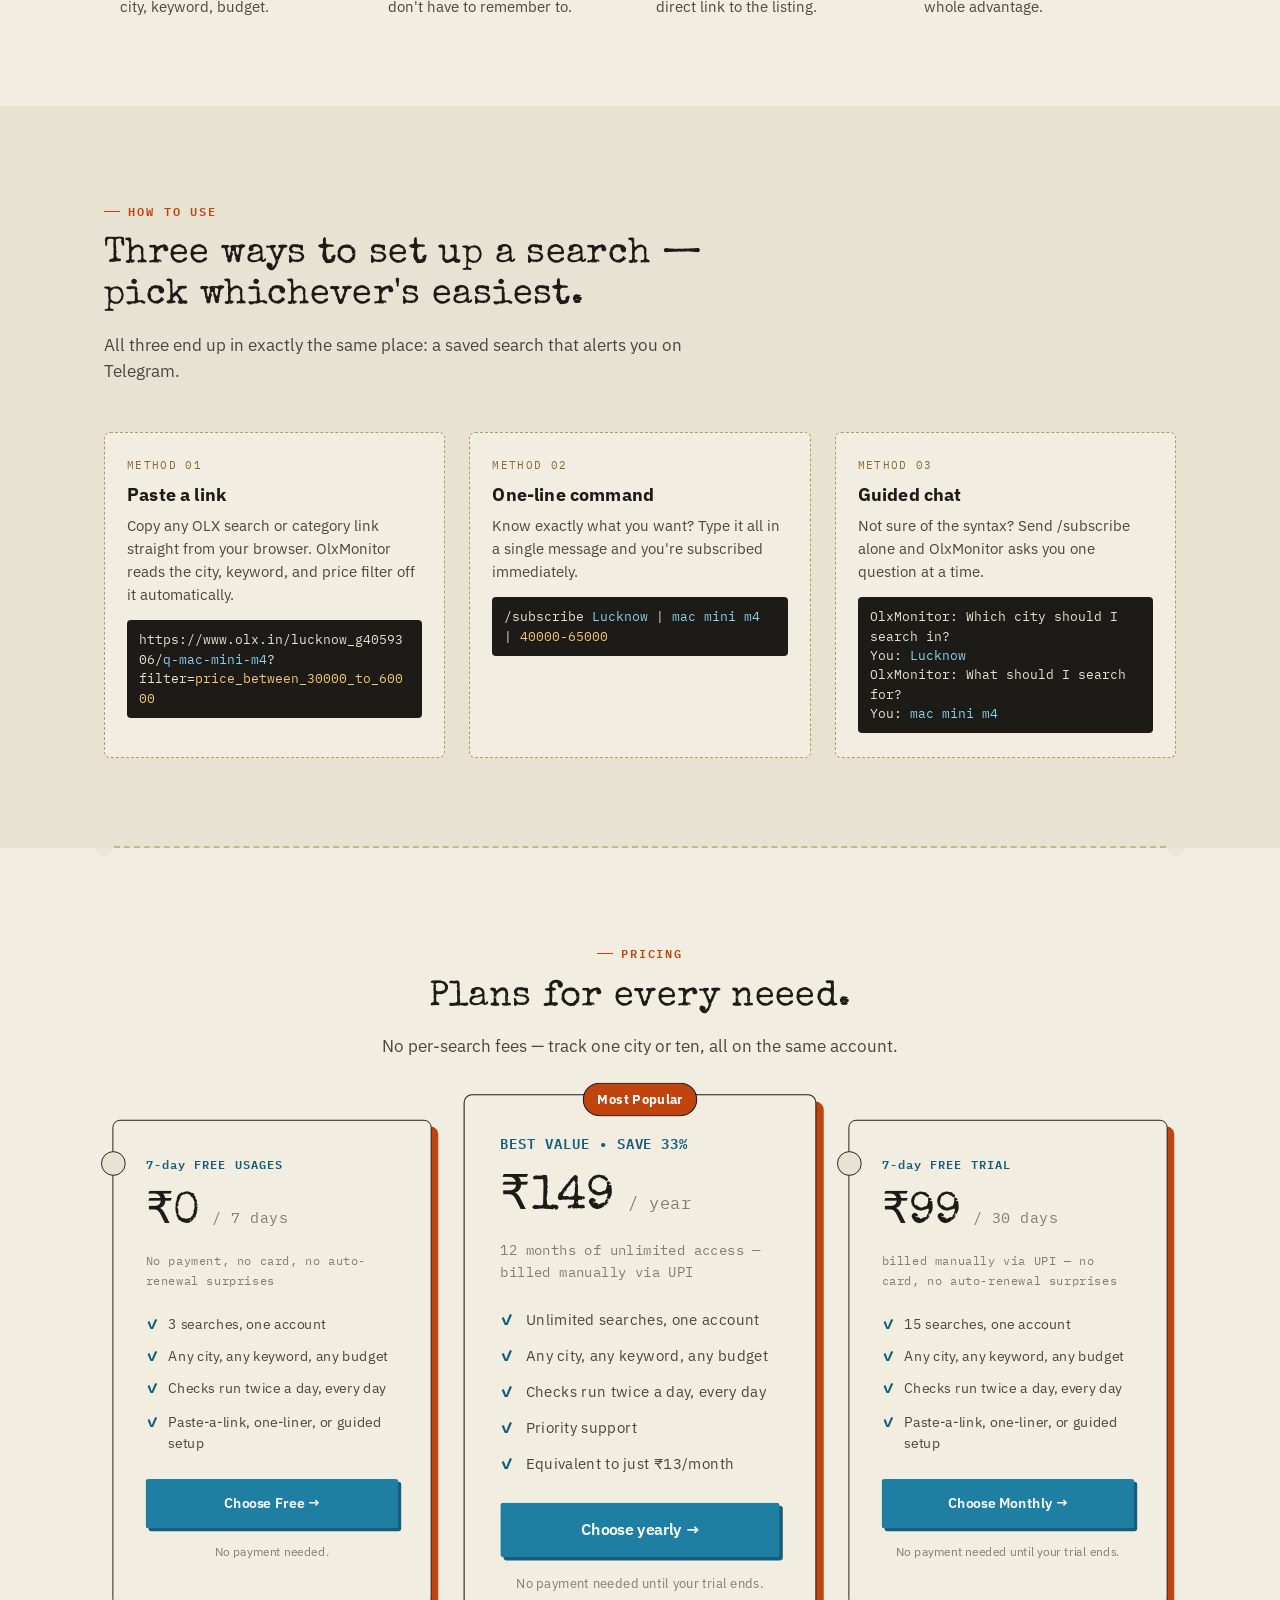
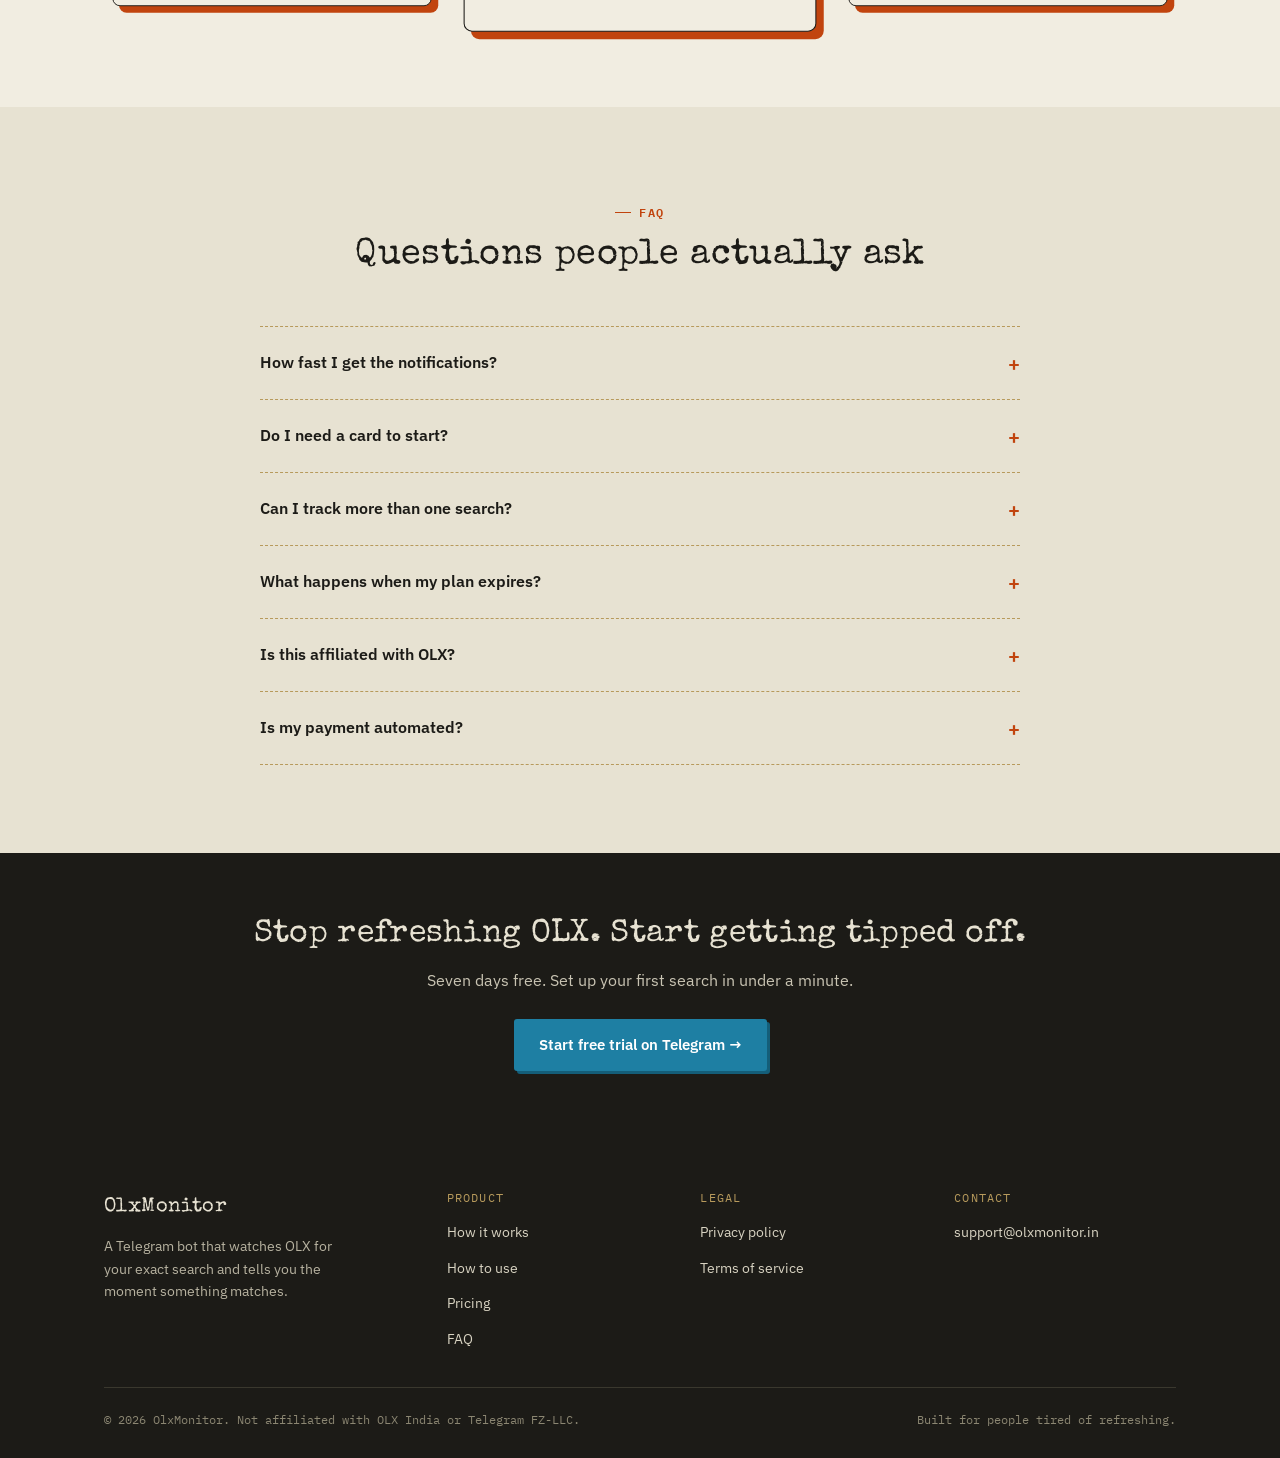
==== commit 8576ee6d: "Update index.html" ====
--- a/index.html
+++ b/index.html
@@ -56,7 +56,7 @@
       </ul>
     </nav>
     <div class="nav-right">
-      <a href="https://telegram.me/olxmonitorsbot" class="btn btn-primary">Start free trial</a>
+      <a href="https://telegram.me/olxmonitorsbot" class="btn btn-primary">Start Free</a>
       <button class="nav-toggle" aria-label="Toggle menu" aria-expanded="false">
         <span></span>
       </button>
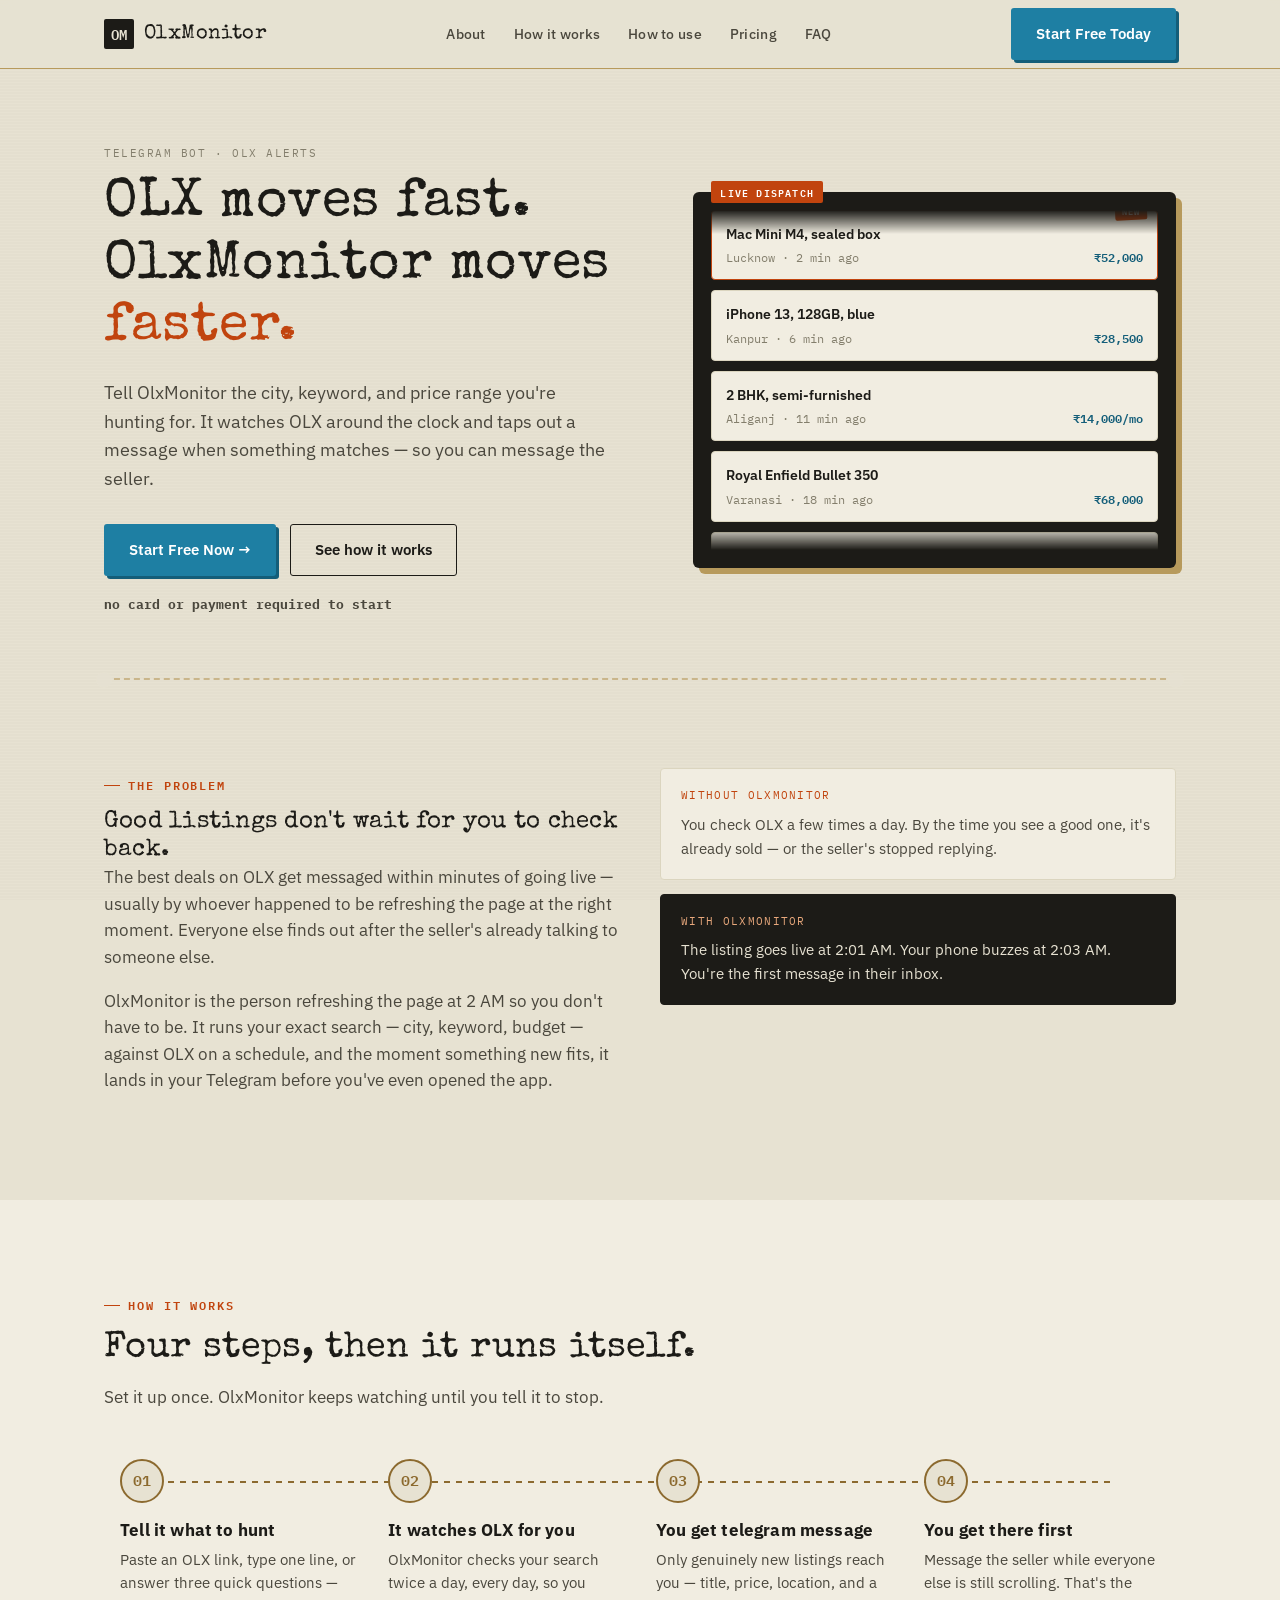
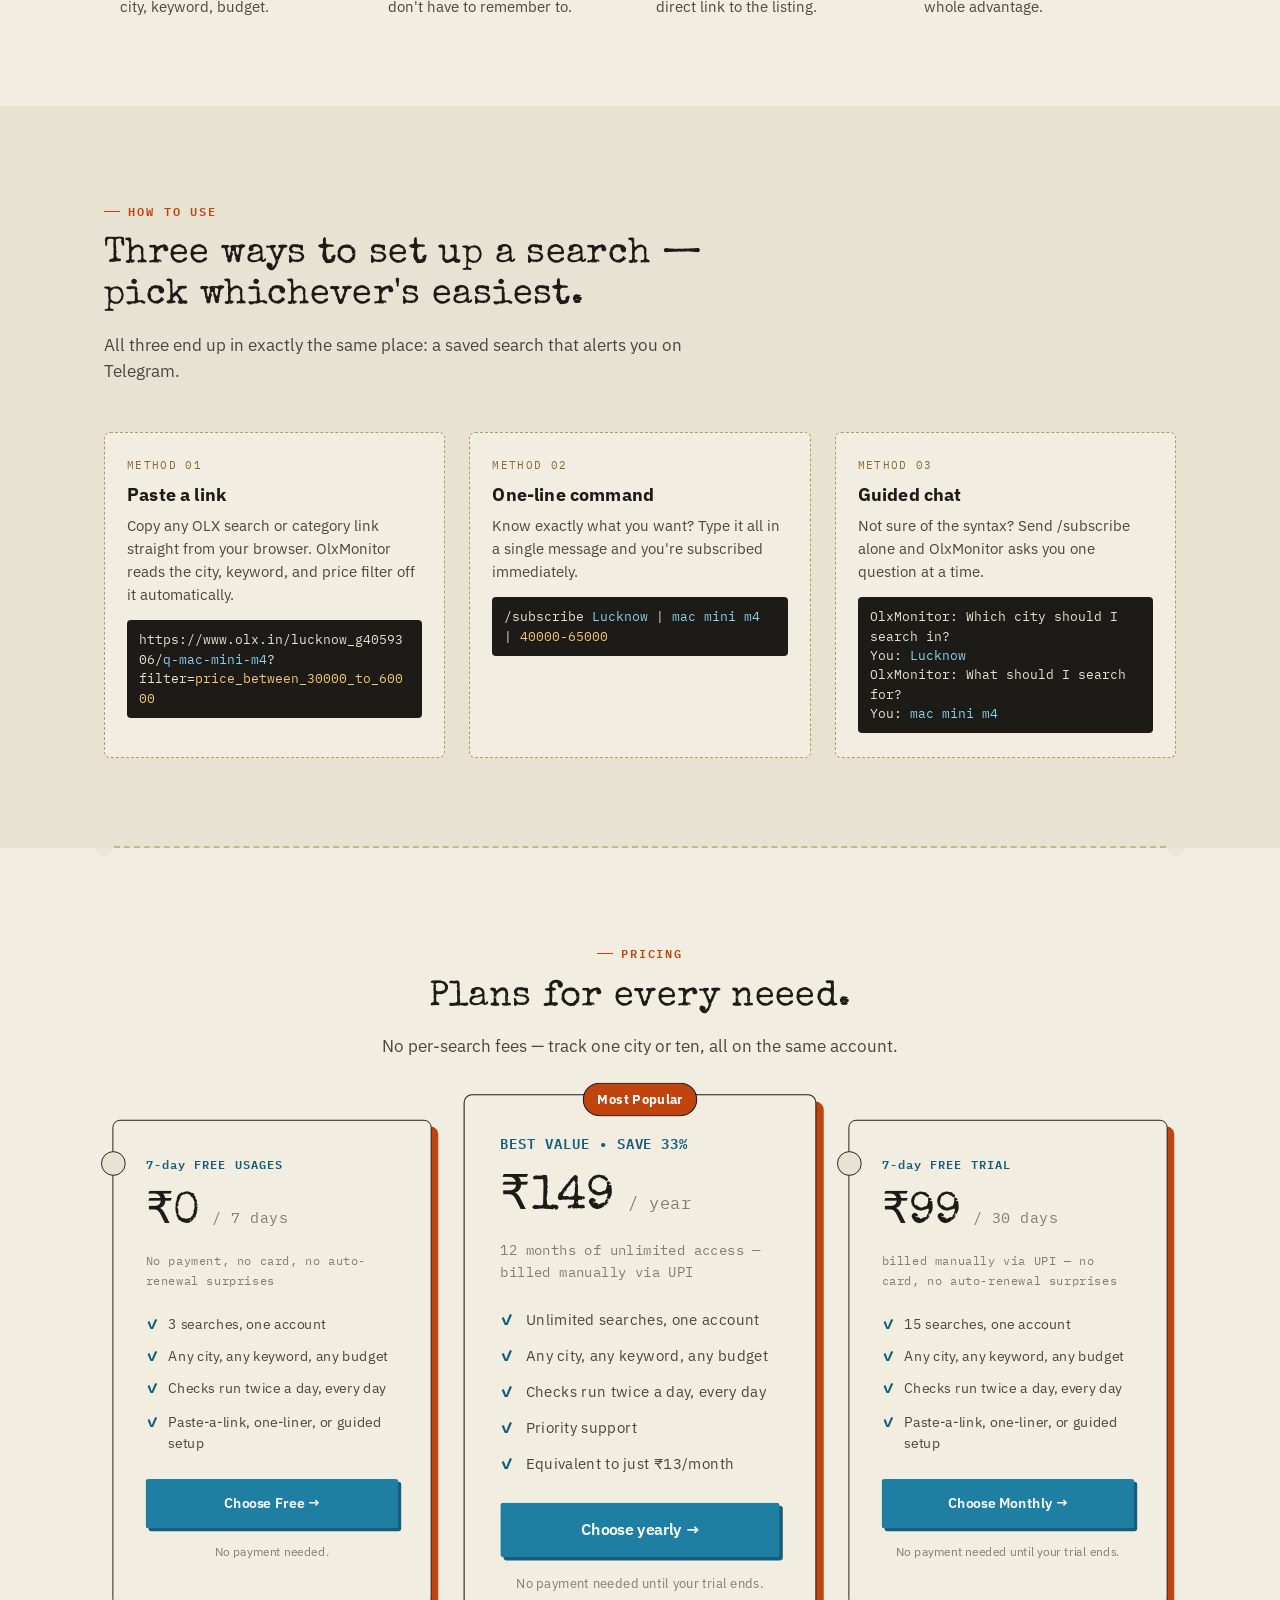
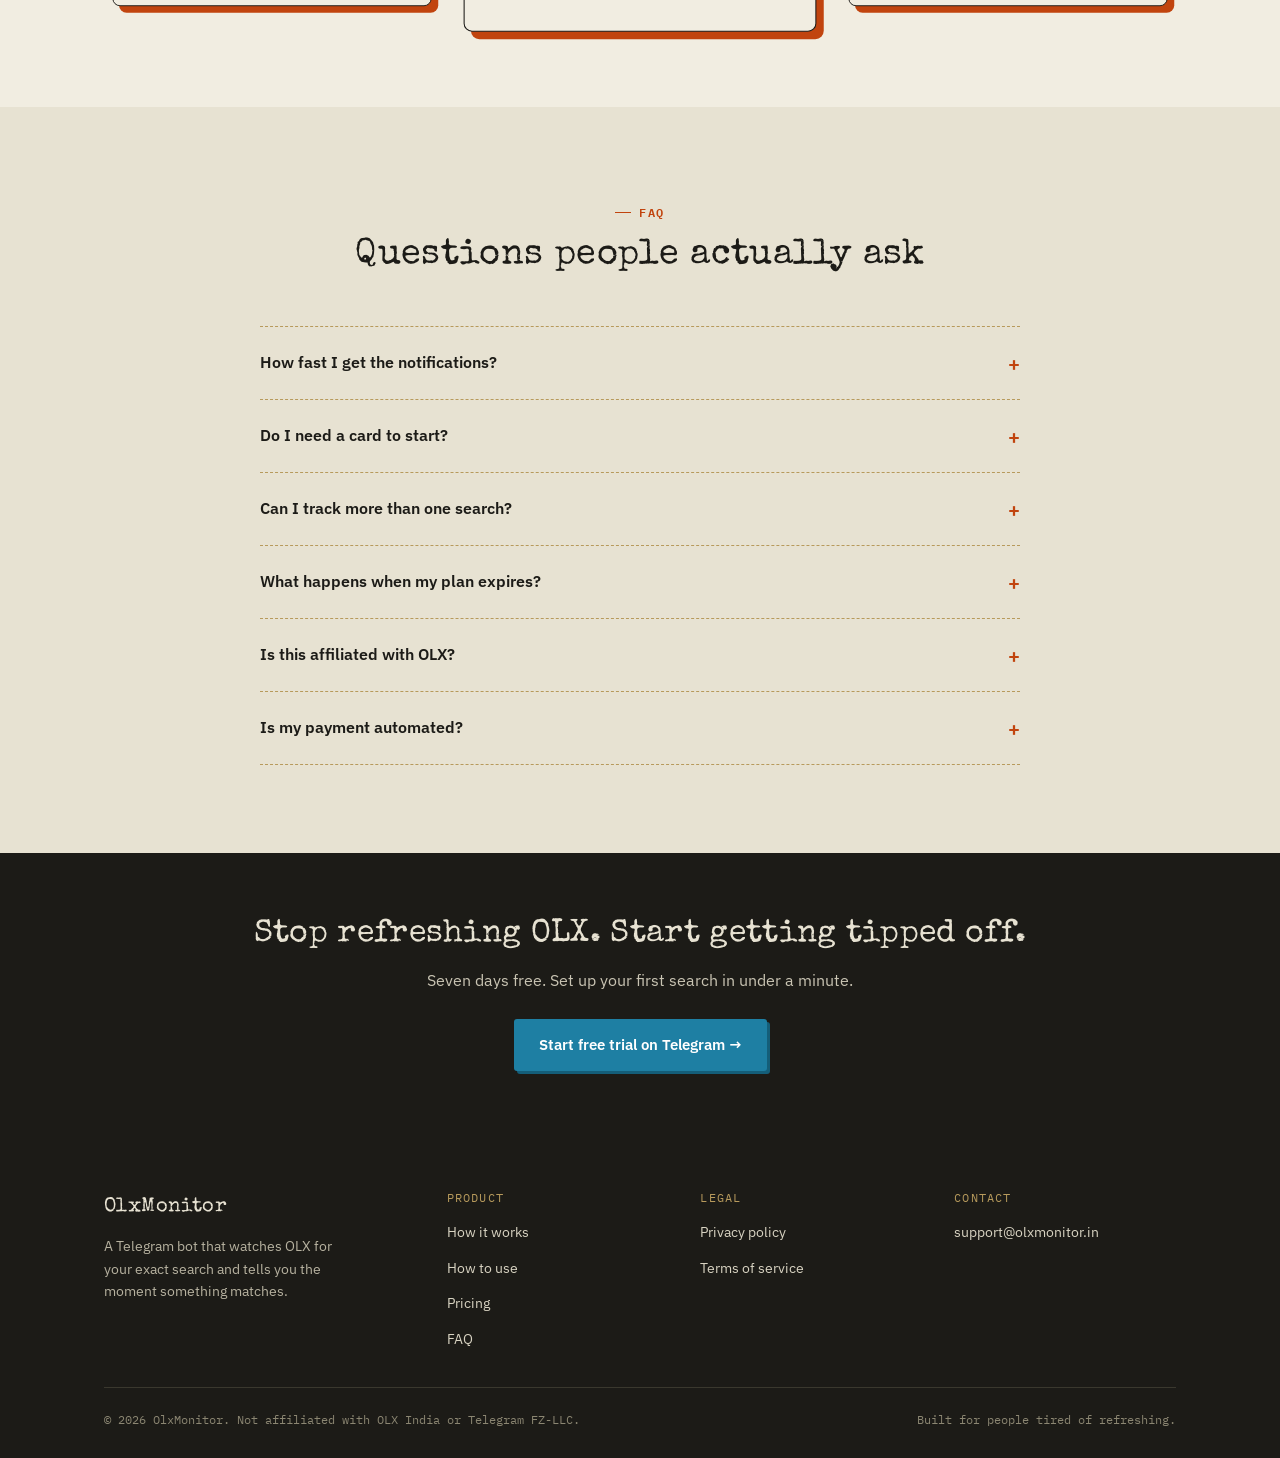
==== commit a86861ab: "Update index.html" ====
--- a/index.html
+++ b/index.html
@@ -56,7 +56,7 @@
       </ul>
     </nav>
     <div class="nav-right">
-      <a href="https://telegram.me/olxmonitorsbot" class="btn btn-primary">Start Free</a>
+      <a href="https://telegram.me/olxmonitorsbot" class="btn btn-primary">Start Free Today</a>
       <button class="nav-toggle" aria-label="Toggle menu" aria-expanded="false">
         <span></span>
       </button>
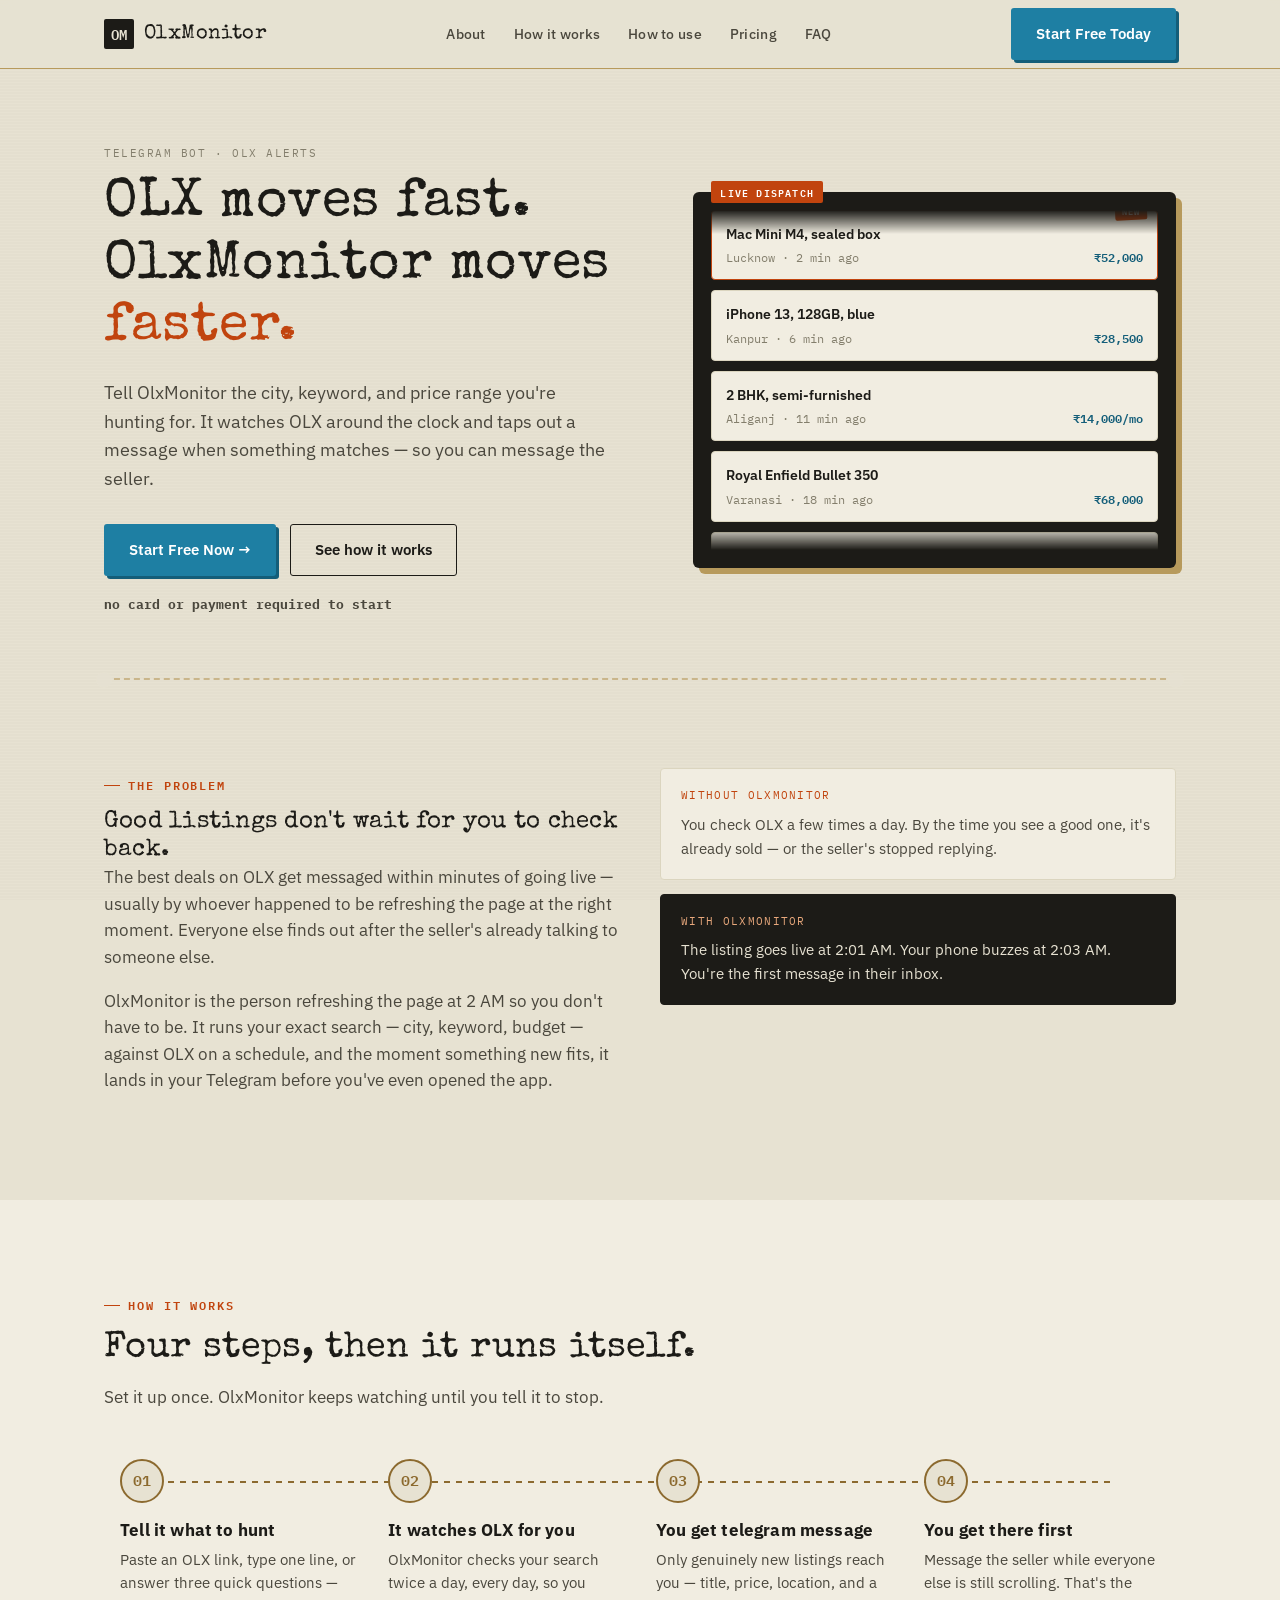
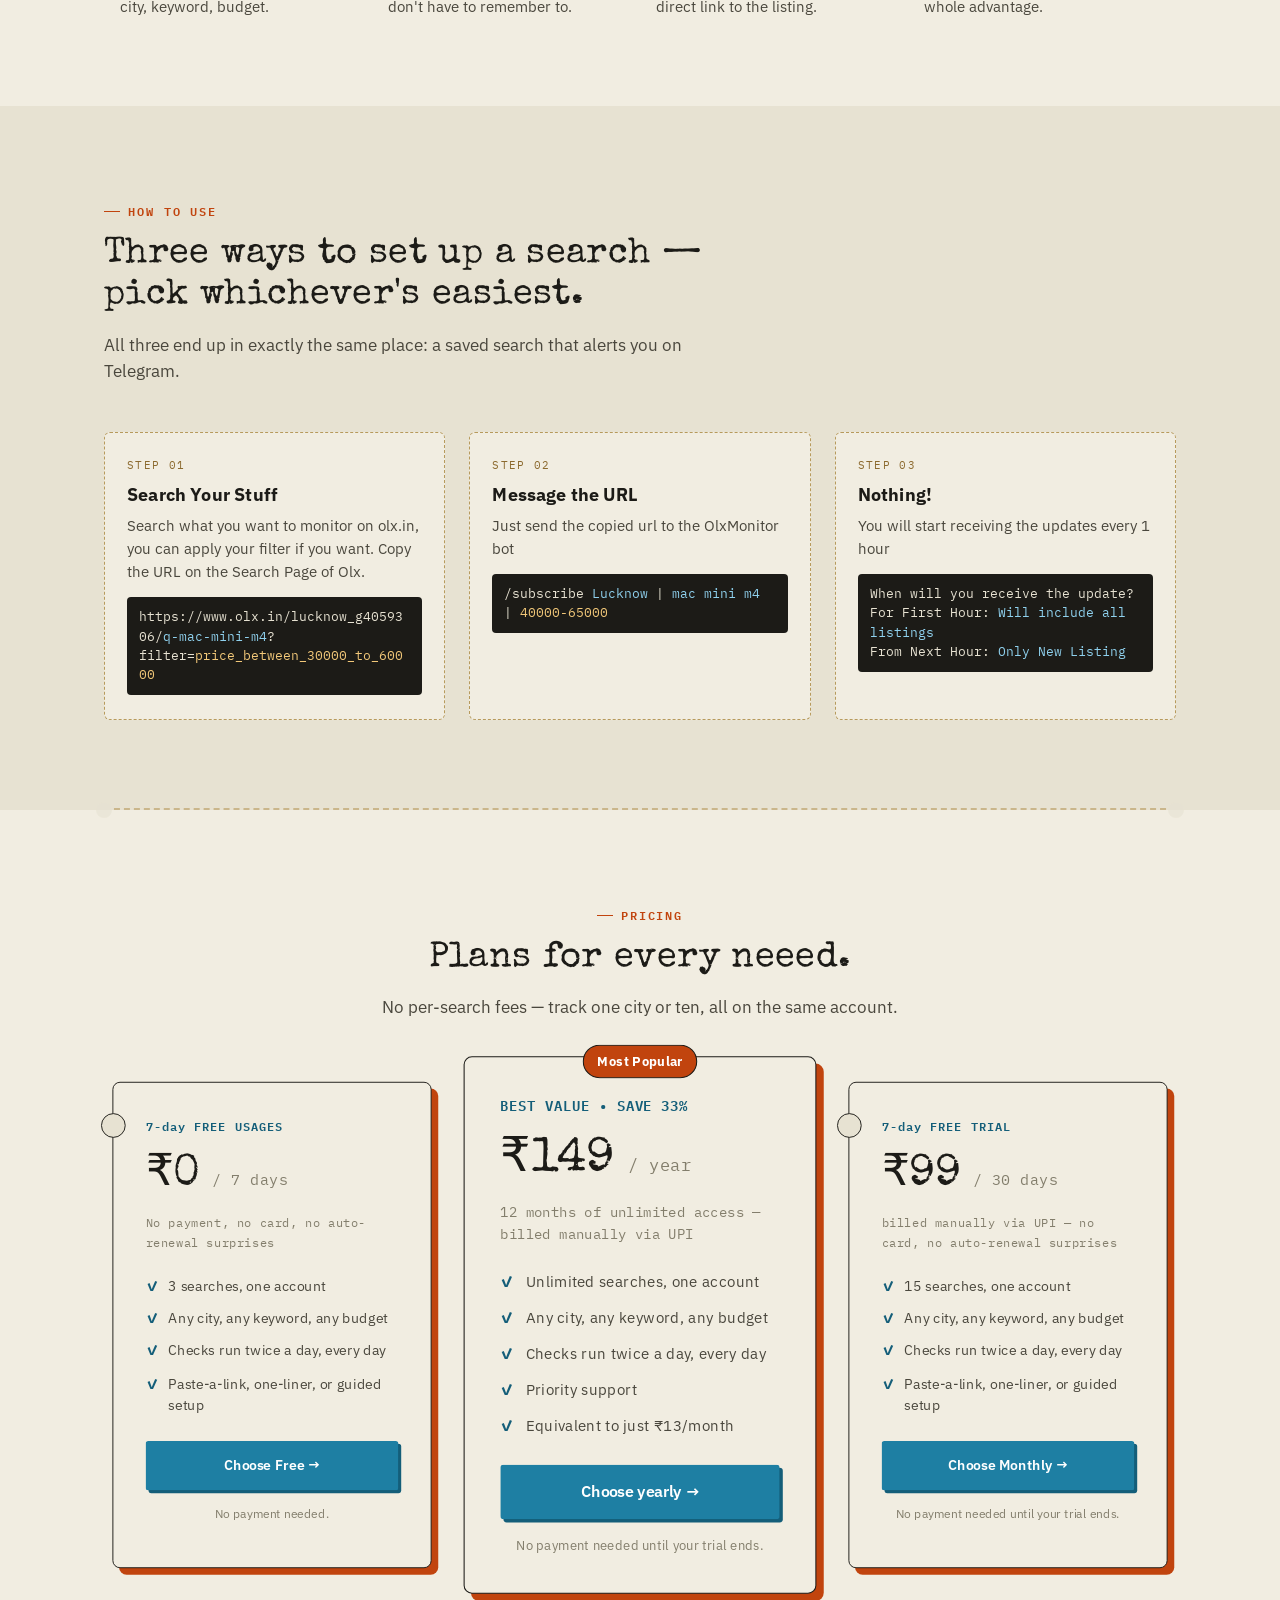
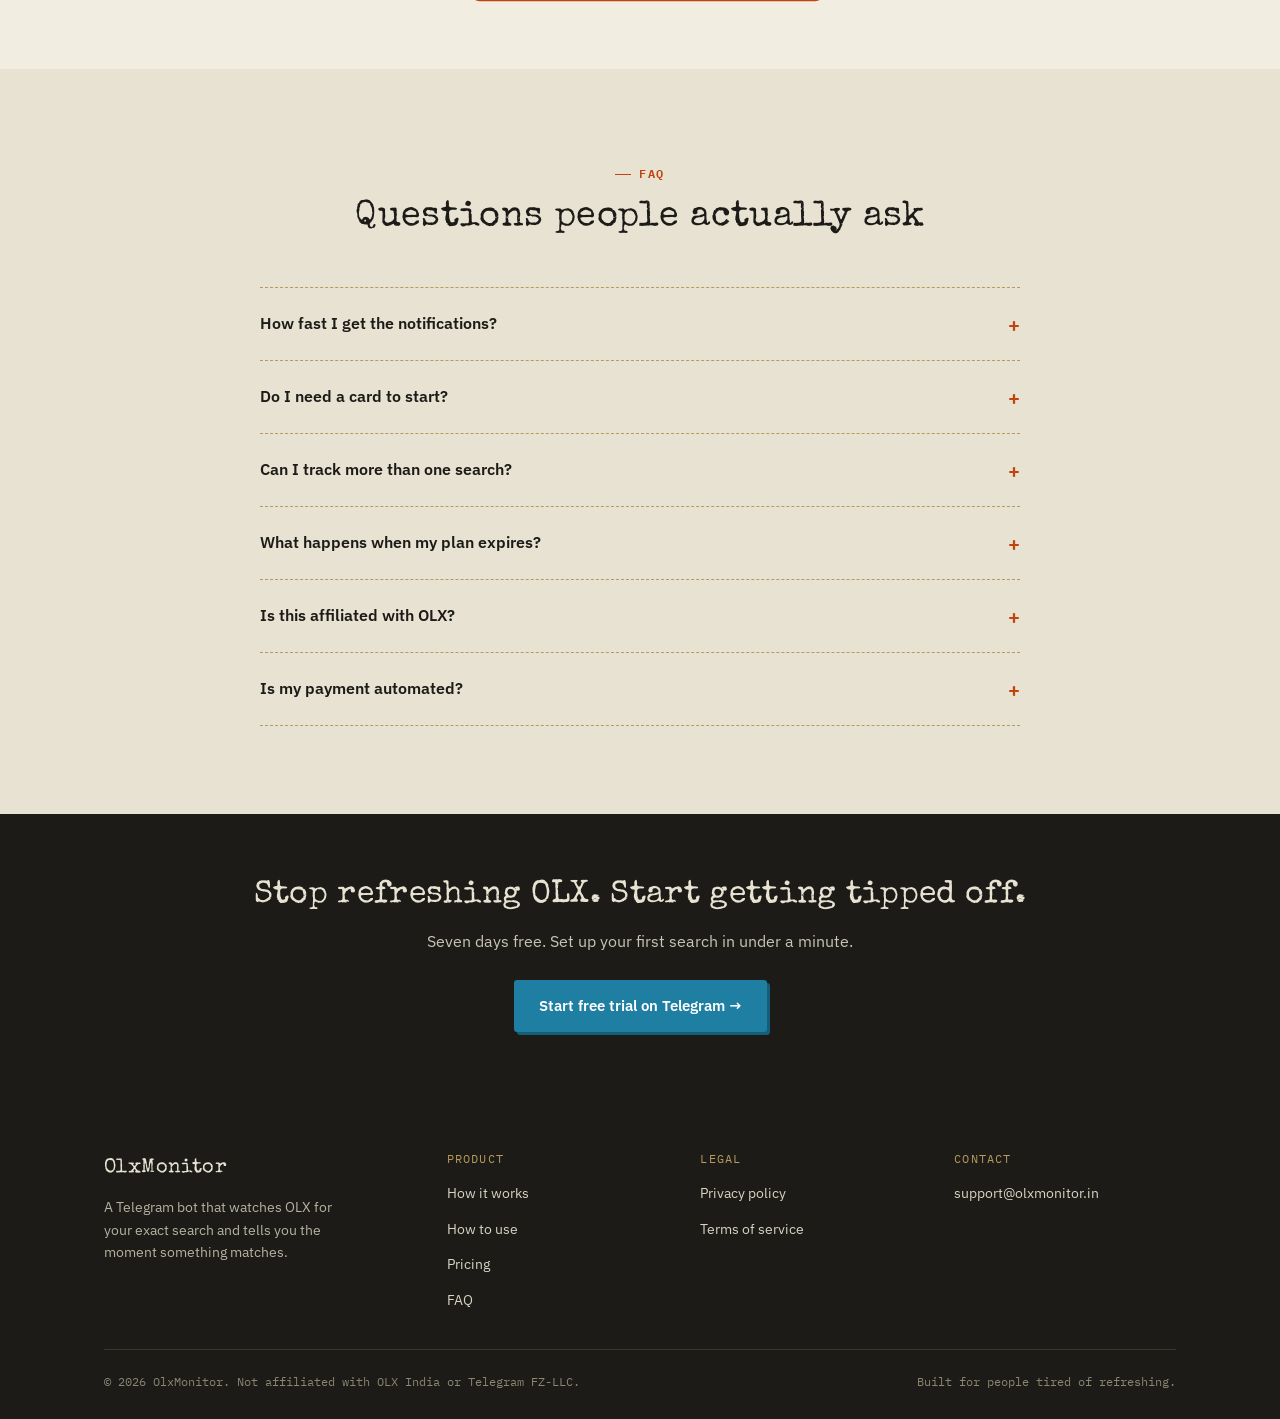
==== commit 12a4e539: "Update index.html" ====
--- a/index.html
+++ b/index.html
@@ -217,26 +217,25 @@
     </div>
     <div class="ticket-row">
       <div class="ticket">
-        <div class="ticket-num">Method 01</div>
-        <h3>Paste a link</h3>
-        <p>Copy any OLX search or category link straight from your browser. OlxMonitor reads the city, keyword, and price filter off it automatically.</p>
+        <div class="ticket-num">Step 01</div>
+        <h3>Search Your Stuff</h3>
+        <p>Search what you want to monitor on olx.in, you can apply your filter if you want. Copy the URL on the Search Page of Olx.</p>
         <div class="bubble">https://www.olx.in/lucknow_g4059306/<span class="tag">q-mac-mini-m4</span>?filter=<span class="val">price_between_30000_to_60000</span></div>
       </div>
       <div class="ticket">
-        <div class="ticket-num">Method 02</div>
-        <h3>One-line command</h3>
-        <p>Know exactly what you want? Type it all in a single message and you're subscribed immediately.</p>
+        <div class="ticket-num">Step 02</div>
+        <h3>Message the URL</h3>
+        <p>Just send the copied url to the OlxMonitor bot</p>
         <div class="bubble">/subscribe <span class="tag">Lucknow</span> | <span class="tag">mac mini m4</span> | <span class="val">40000-65000</span></div>
       </div>
       <div class="ticket">
-        <div class="ticket-num">Method 03</div>
-        <h3>Guided chat</h3>
-        <p>Not sure of the syntax? Send /subscribe alone and OlxMonitor asks you one question at a time.</p>
+        <div class="ticket-num">Step 03</div>
+        <h3>Nothing!</h3>
+        <p>You will start receiving the updates every 1 hour</p>
         <div class="bubble">
-          OlxMonitor: Which city should I search in?<br>
-          You: <span class="tag">Lucknow</span><br>
-          OlxMonitor: What should I search for?<br>
-          You: <span class="tag">mac mini m4</span>
+          When will you receive the update?<br>
+          For First Hour: <span class="tag">Will include all listings</span><br>
+          From Next Hour: <span class="tag">Only New Listing</span>
         </div>
       </div>
     </div>
@@ -335,7 +334,7 @@
       <details class="faq-item">
         <summary>How fast I get the notifications?</summary>
         <div class="faq-answer">
-          <p>OlxMonitor checks OLX twice a day 12PM & 7PM on a fixed schedule, not continuously. It's fast enough to beat someone who checks manually once a day, but it isn't a live, second-by-second feed. If a listing appears and sells within minutes of going live, OlxMonitor may not catch it in time.</p>
+          <p>OlxMonitor checks OLX every 1 hour from 7AM to 11PM on a fixed schedule, not continuously. It's fast enough to beat someone who checks manually once a day, but it isn't a live, second-by-second feed. If a listing appears and sells within minutes of going live, OlxMonitor may not catch it in time.</p>
         </div>
       </details>
       <details class="faq-item">
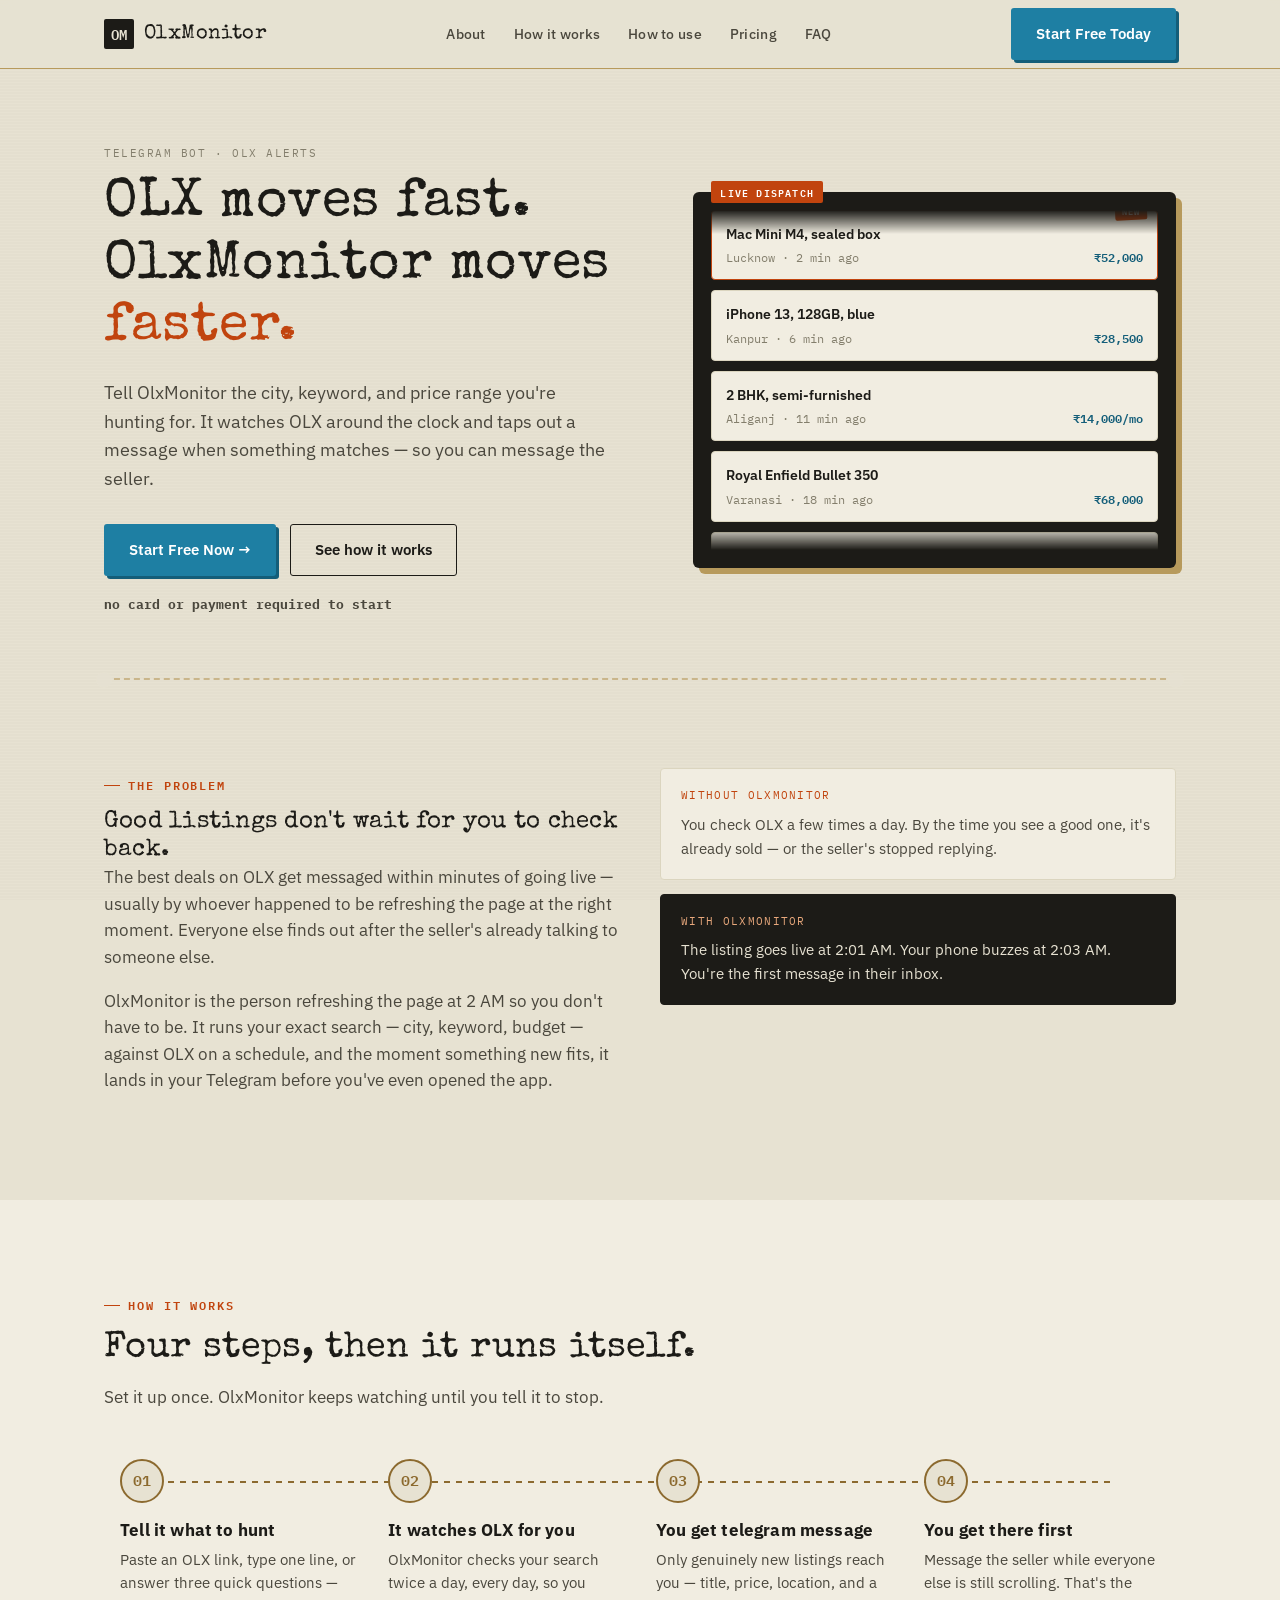
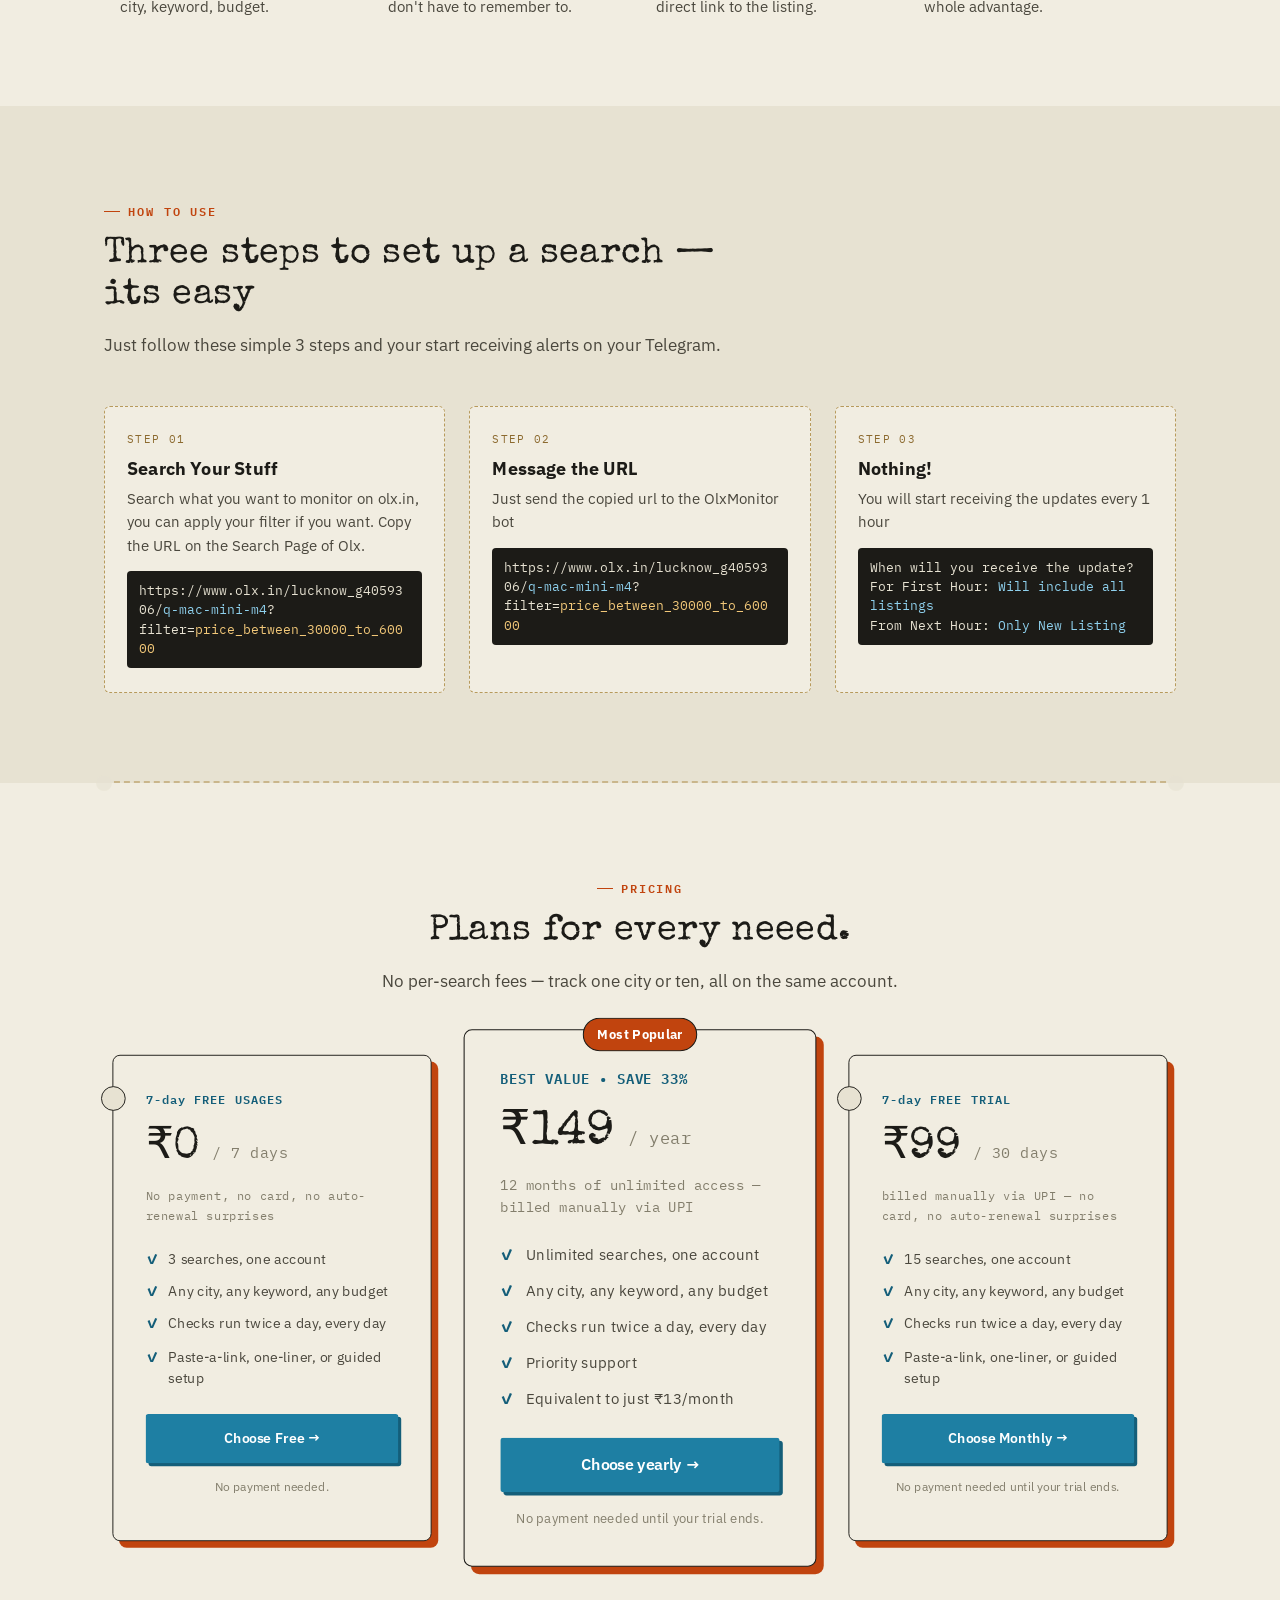
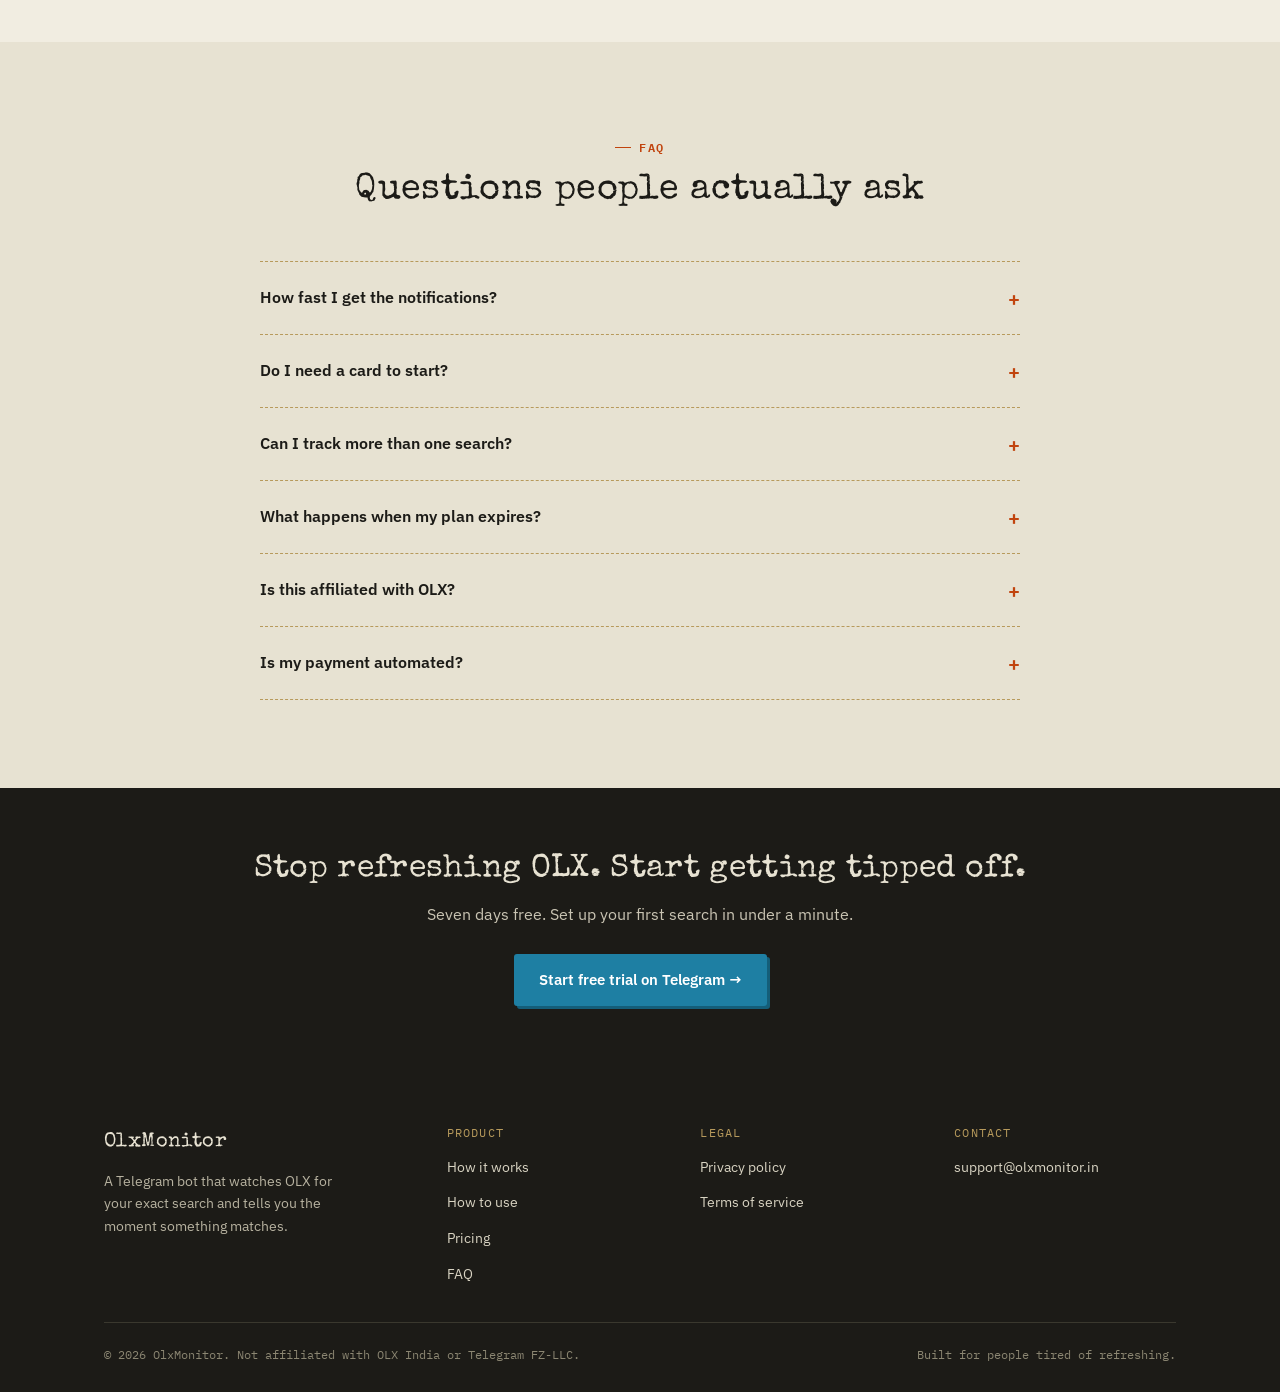
==== commit e5017312: "Update index.html" ====
--- a/index.html
+++ b/index.html
@@ -212,8 +212,8 @@
   <div class="wrap">
     <div class="section-head">
       <div class="eyebrow">How to use</div>
-      <h2>Three ways to set up a search — pick whichever's easiest.</h2>
-      <p>All three end up in exactly the same place: a saved search that alerts you on Telegram.</p>
+      <h2>Three steps to set up a search — its easy</h2>
+      <p>Just follow these simple 3 steps and your start receiving alerts on your Telegram.</p>
     </div>
     <div class="ticket-row">
       <div class="ticket">
@@ -226,7 +226,7 @@
         <div class="ticket-num">Step 02</div>
         <h3>Message the URL</h3>
         <p>Just send the copied url to the OlxMonitor bot</p>
-        <div class="bubble">/subscribe <span class="tag">Lucknow</span> | <span class="tag">mac mini m4</span> | <span class="val">40000-65000</span></div>
+        <div class="bubble">https://www.olx.in/lucknow_g4059306/<span class="tag">q-mac-mini-m4</span>?filter=<span class="val">price_between_30000_to_60000</span></div>
       </div>
       <div class="ticket">
         <div class="ticket-num">Step 03</div>
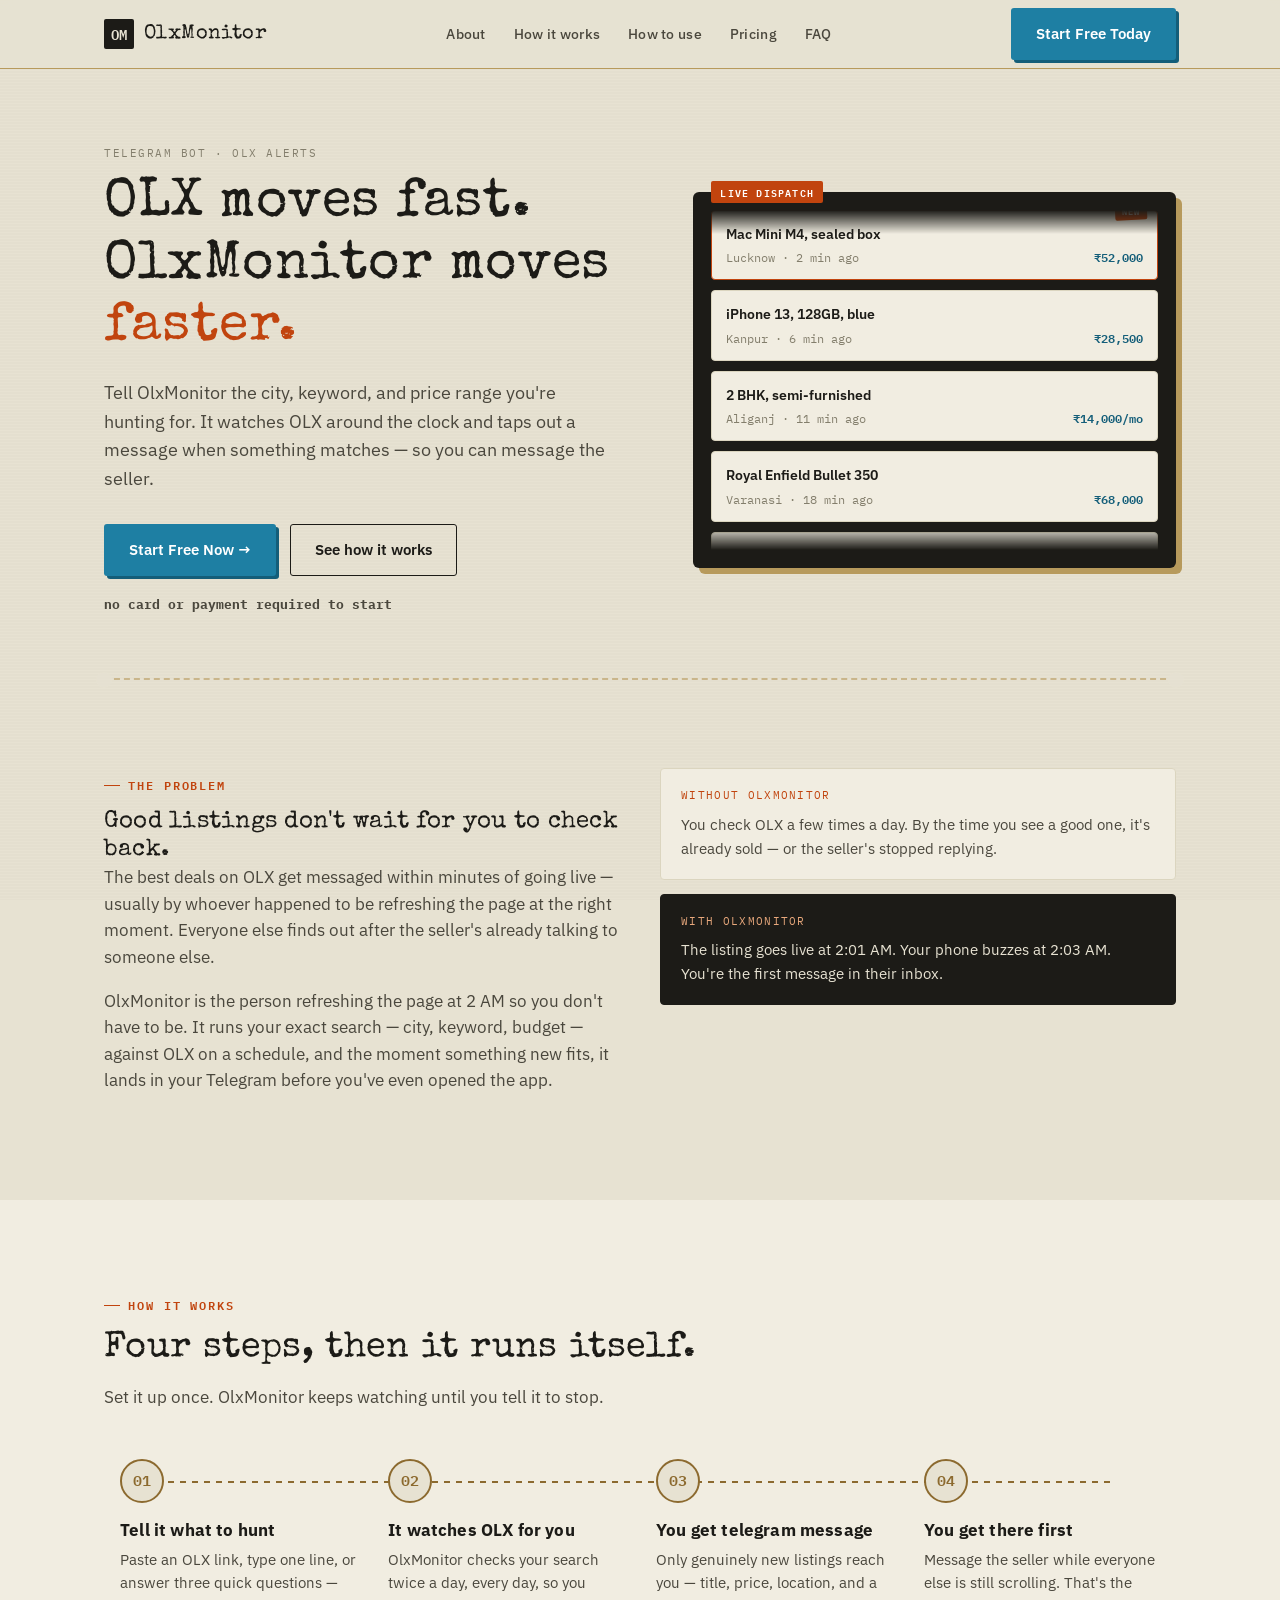
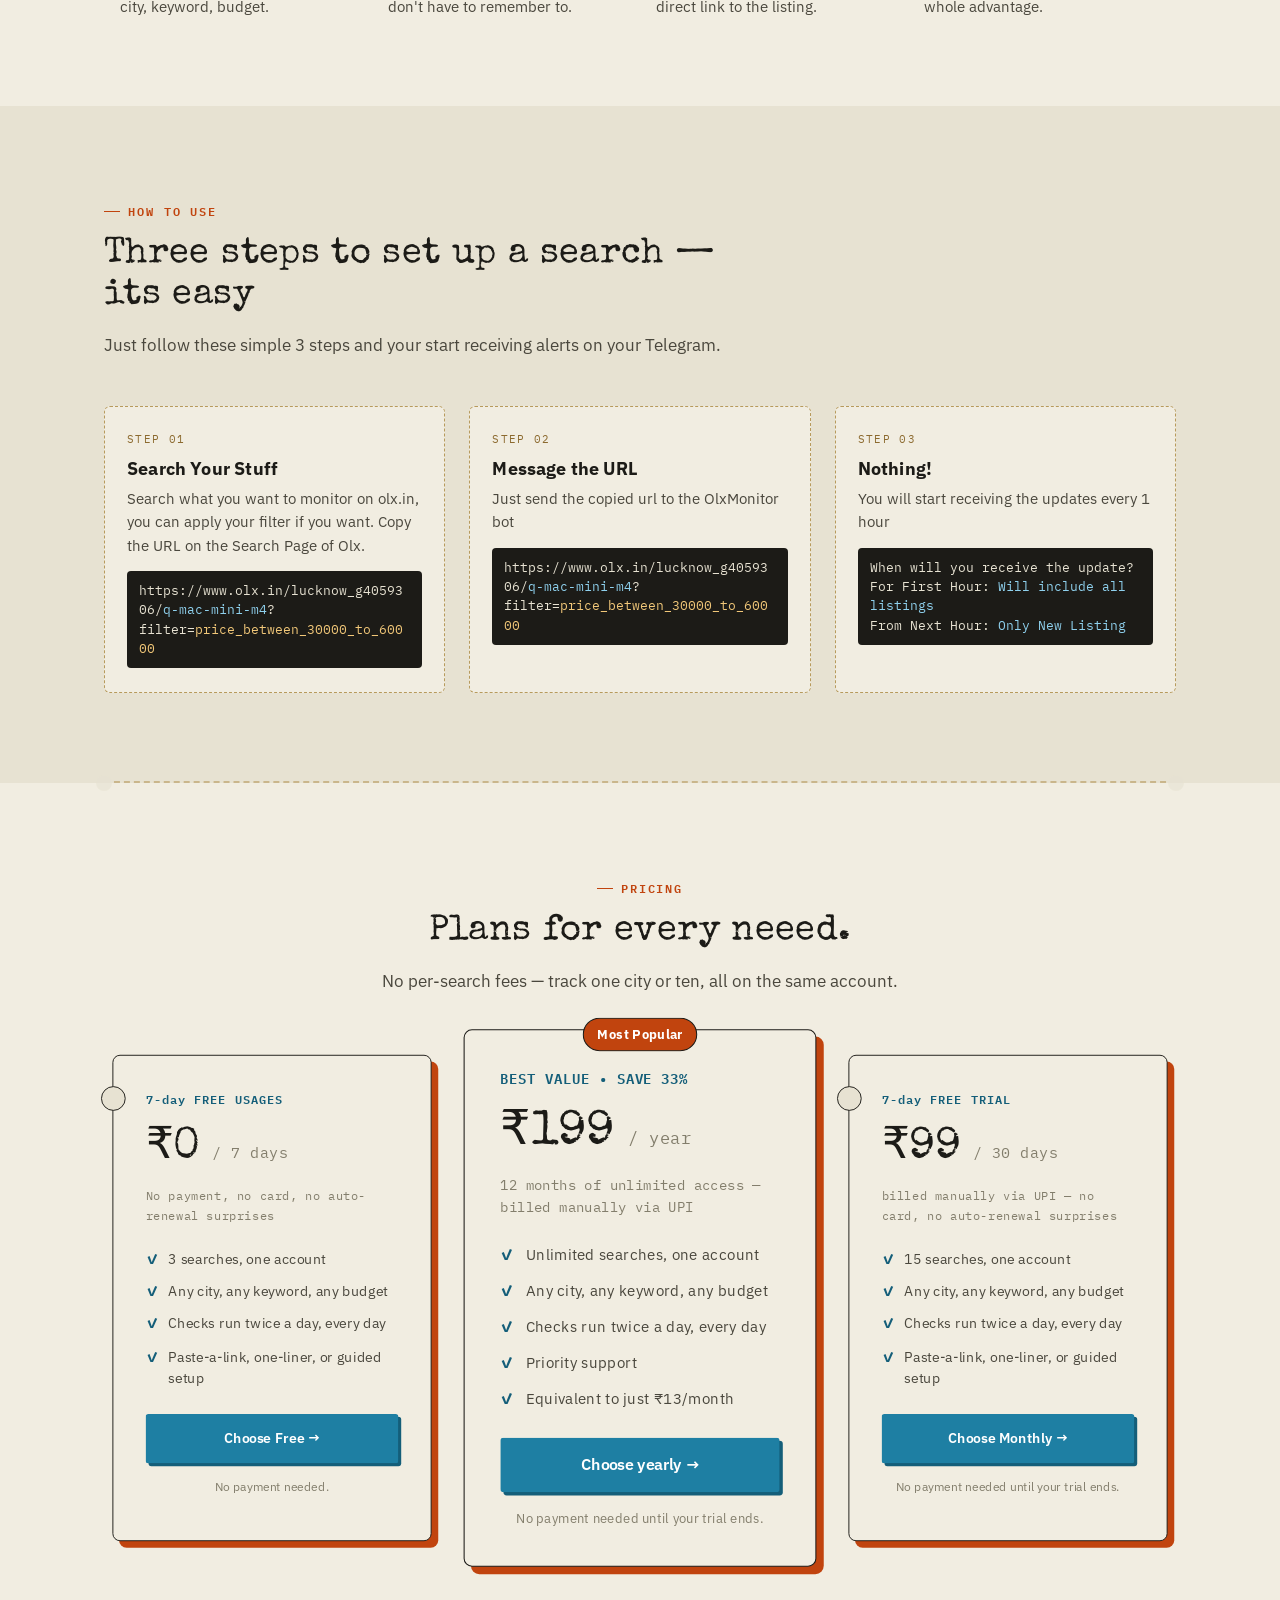
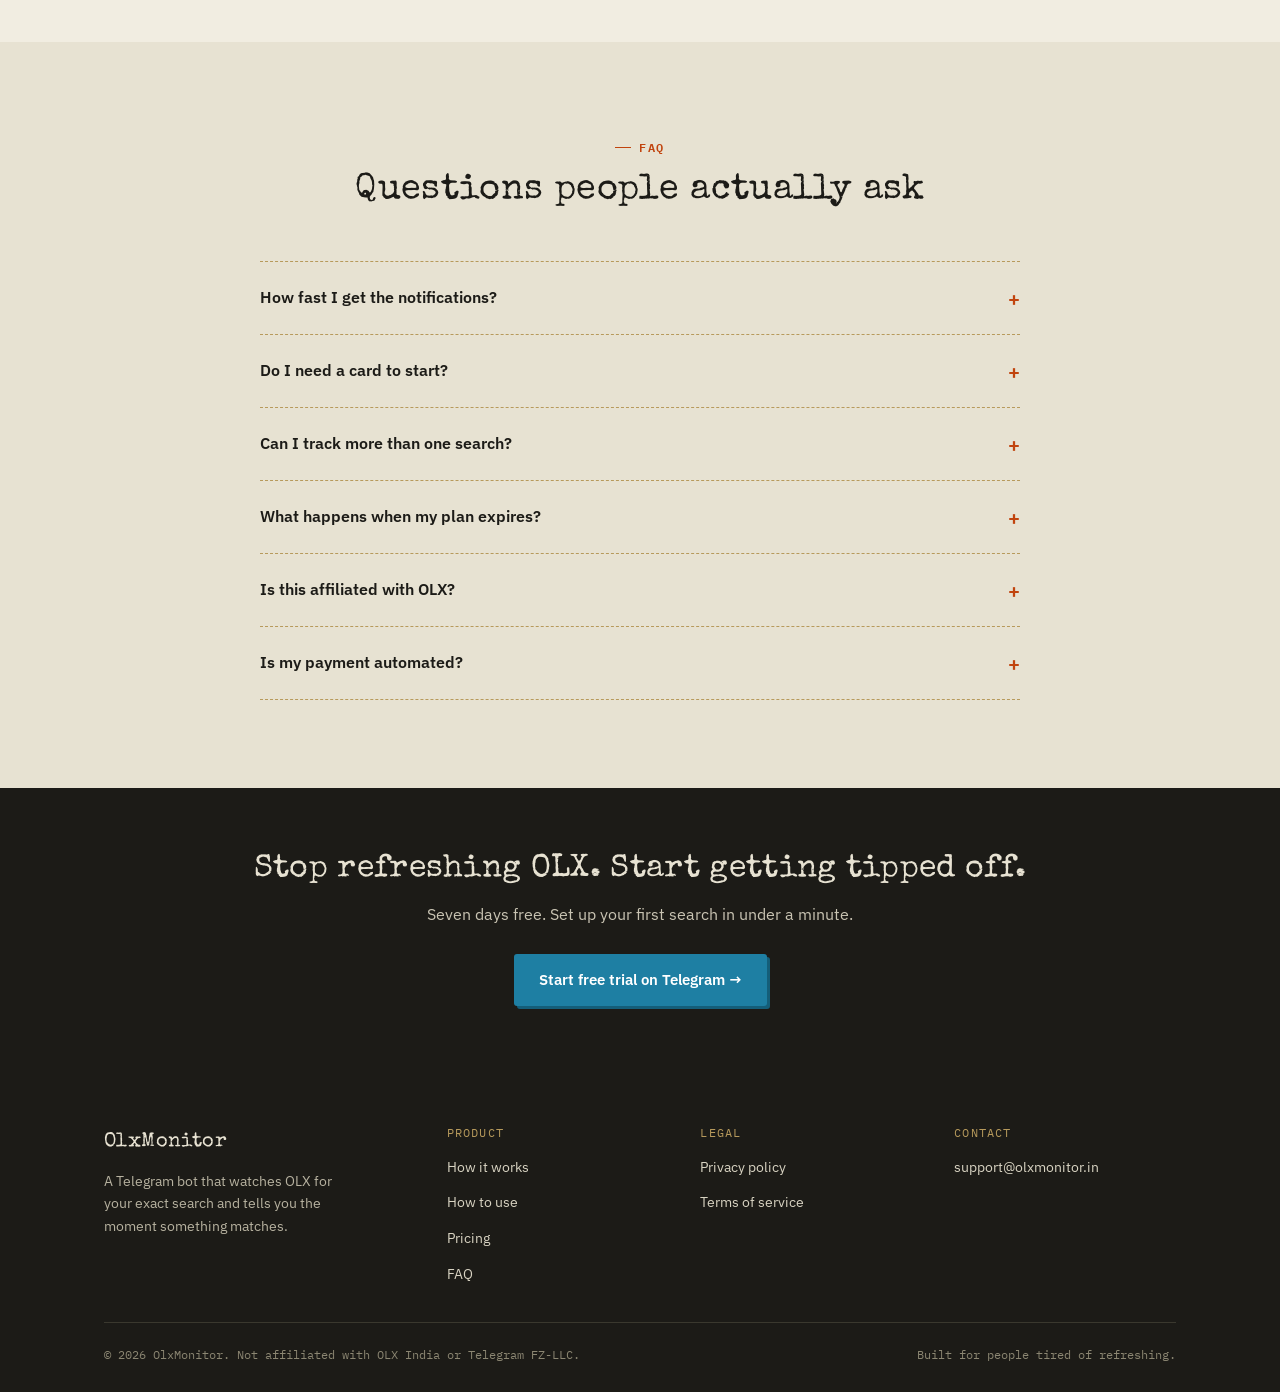
==== commit c35af1fb: "Update index.html" ====
--- a/index.html
+++ b/index.html
@@ -277,7 +277,7 @@
   <!-- Yearly -->
   <div class="price-tag featured">
     <div class="price-trial">BEST VALUE • SAVE 33%</div>
-    <div class="price-amount">₹149 <span>/ year</span></div>
+    <div class="price-amount">₹199 <span>/ year</span></div>
     <div class="price-then">
       12 months of unlimited access — billed manually via UPI
     </div>
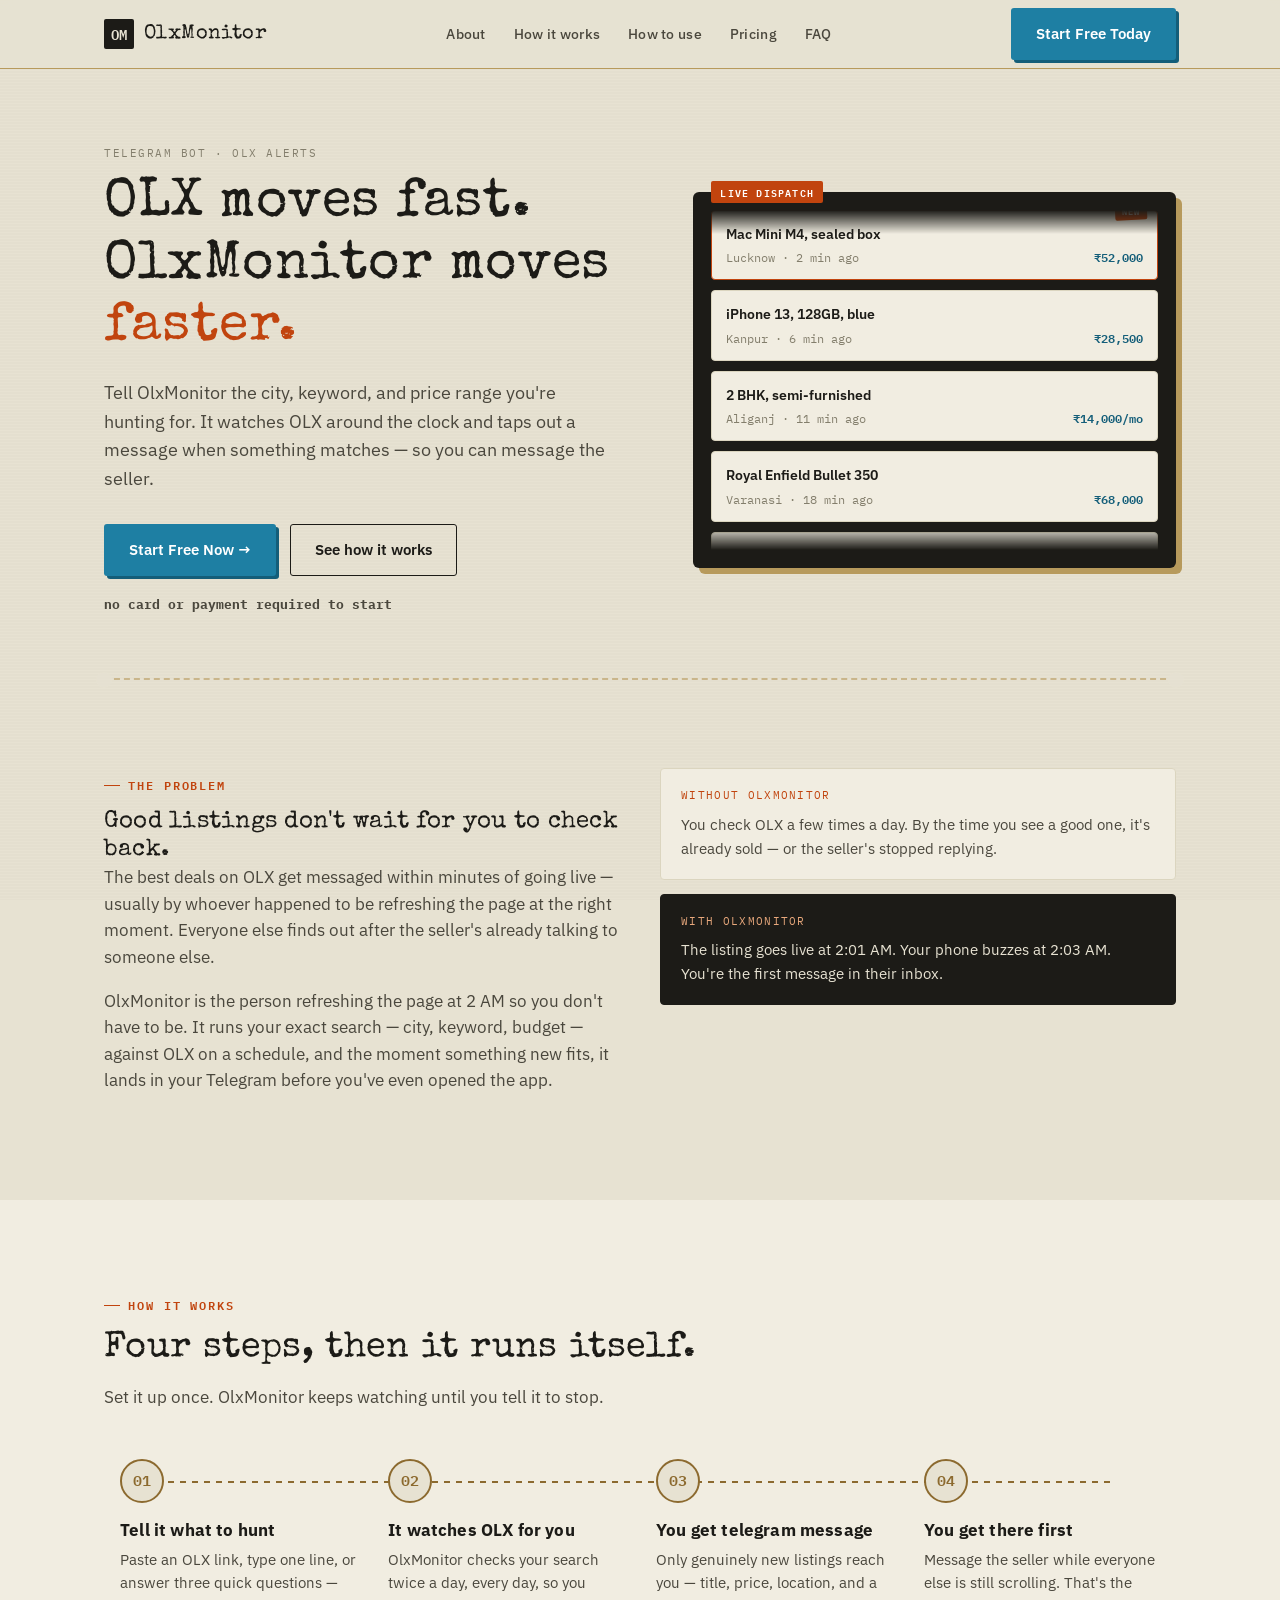
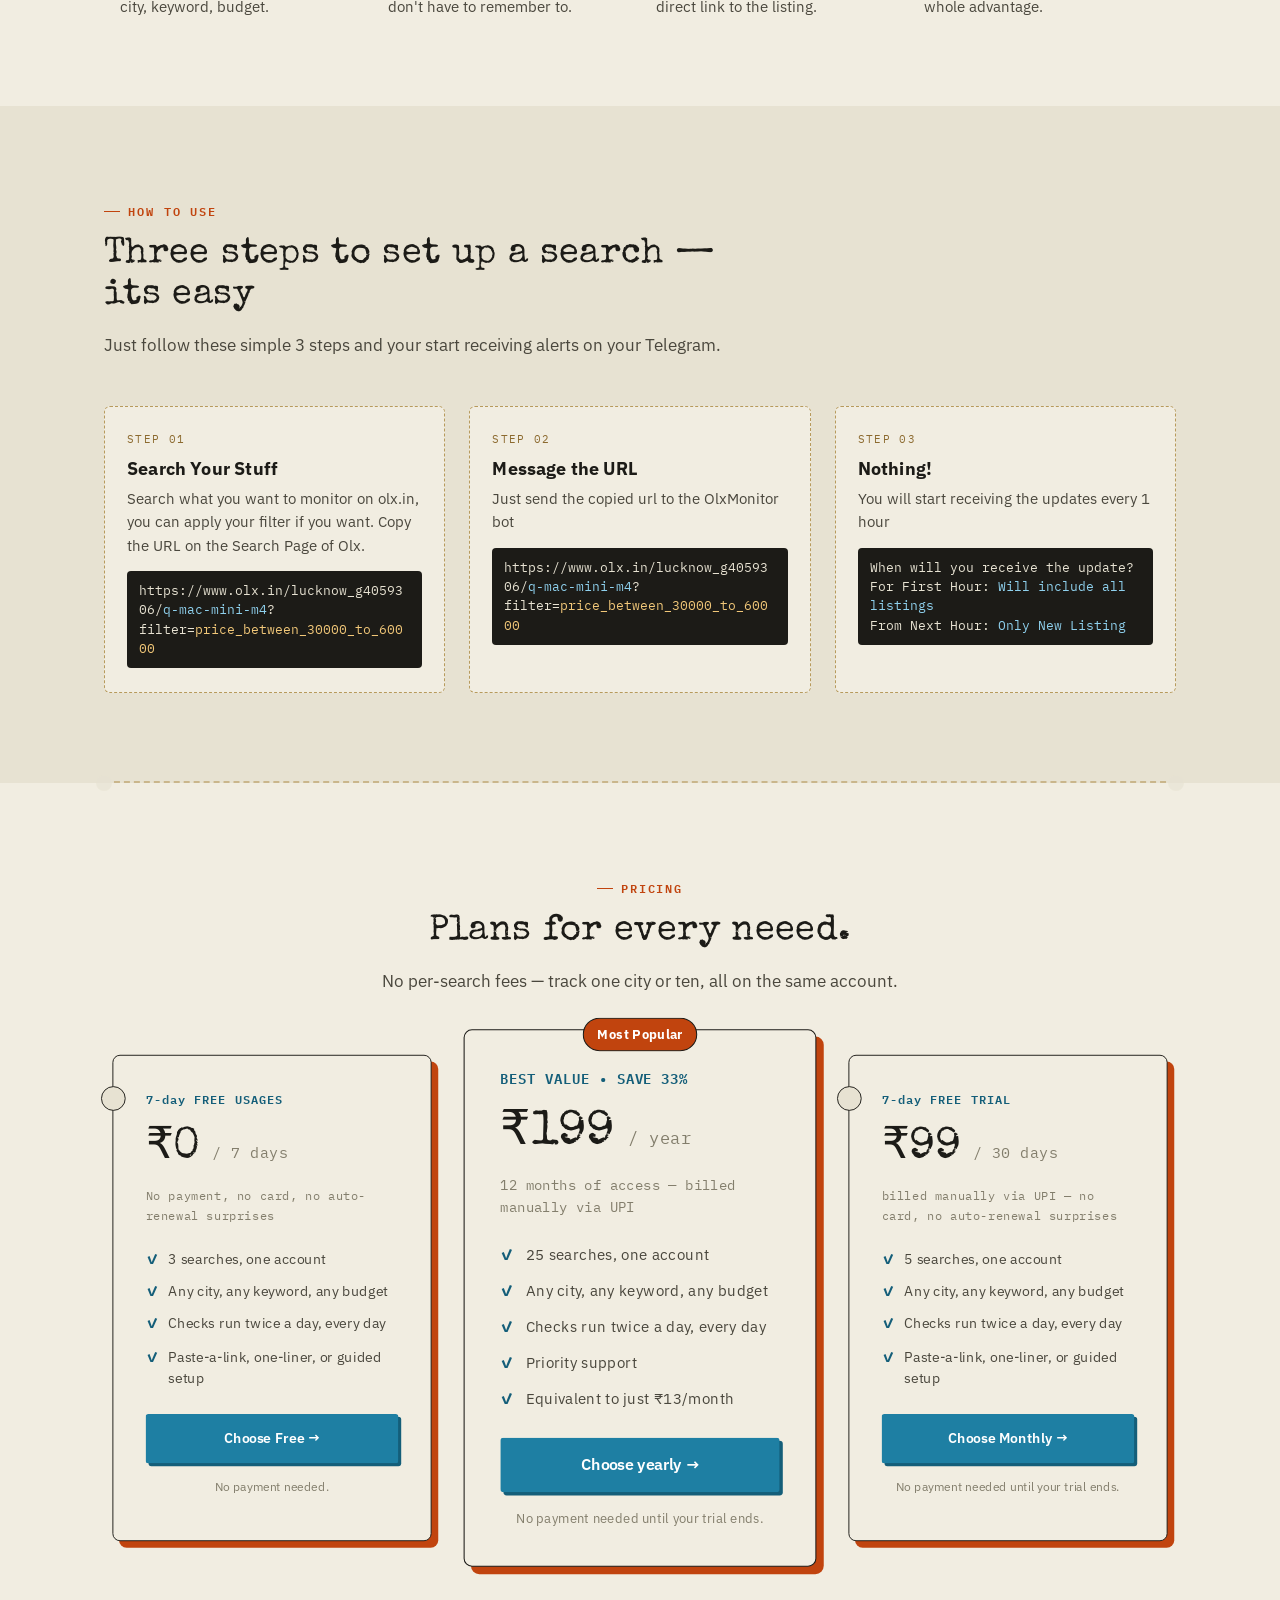
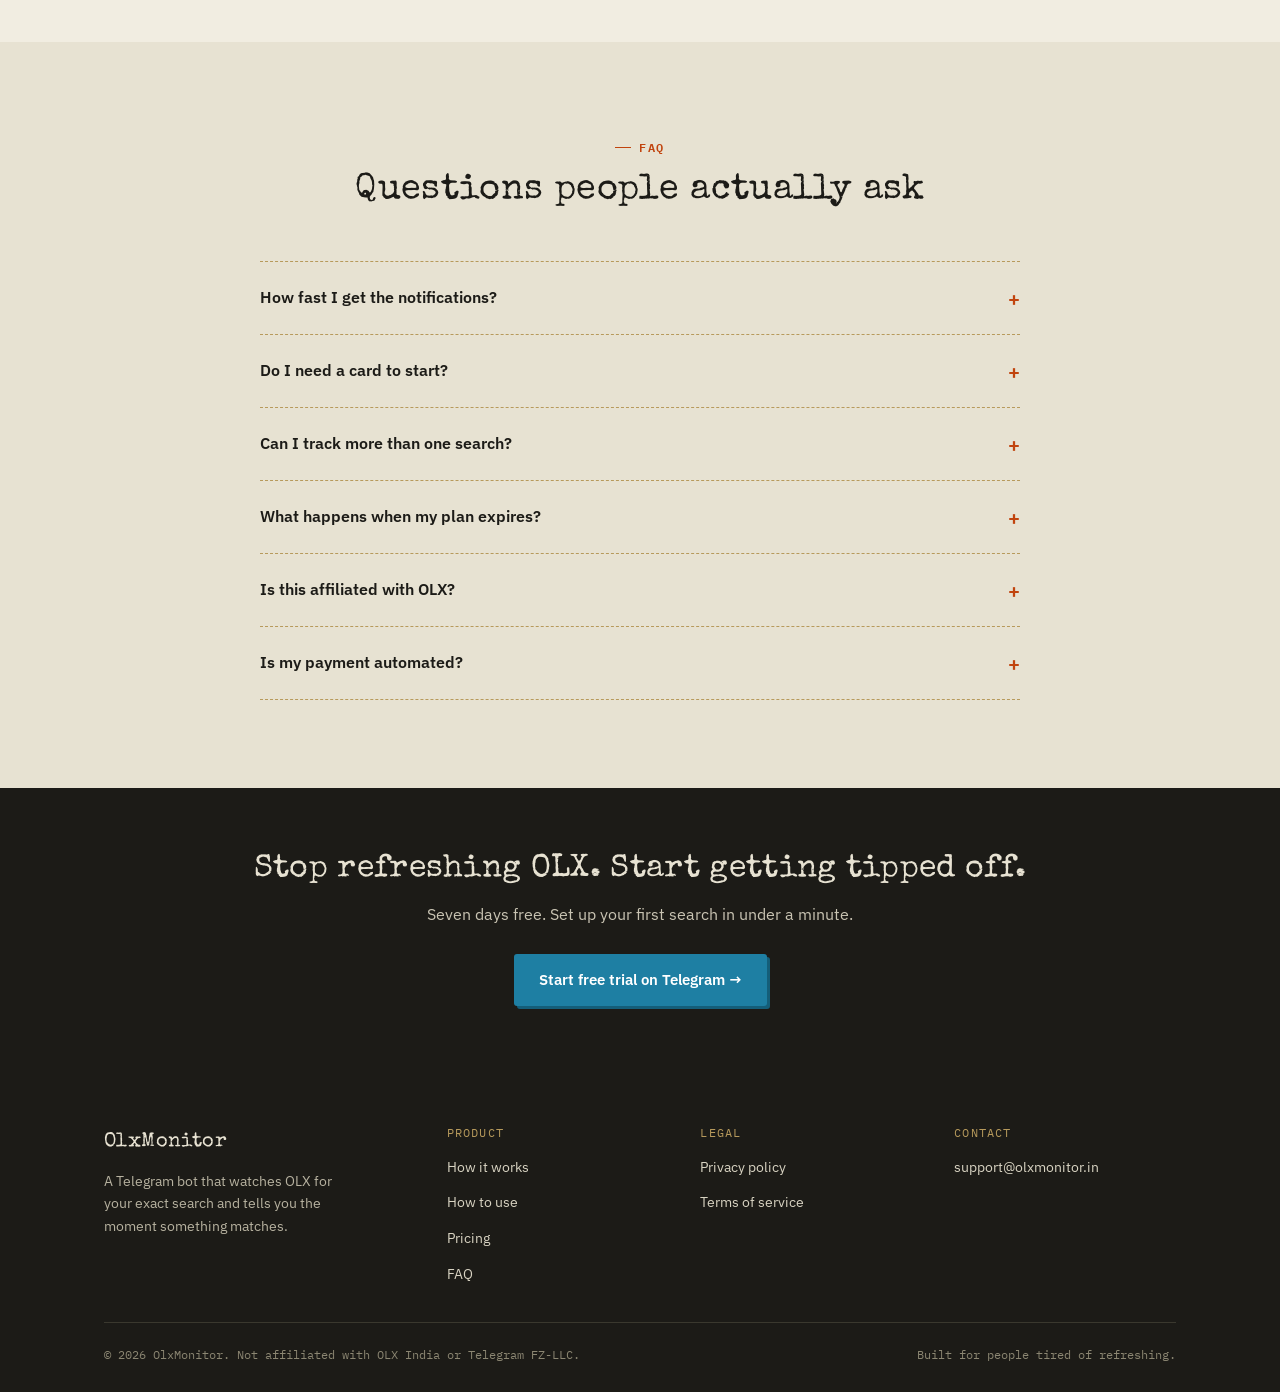
==== commit 76a81d36: "Update index.html" ====
--- a/index.html
+++ b/index.html
@@ -279,11 +279,11 @@
     <div class="price-trial">BEST VALUE • SAVE 33%</div>
     <div class="price-amount">₹199 <span>/ year</span></div>
     <div class="price-then">
-      12 months of unlimited access — billed manually via UPI
+      12 months of access — billed manually via UPI
     </div>
 
     <ul class="price-list">
-      <li>Unlimited searches, one account</li>
+      <li>25 searches, one account</li>
       <li>Any city, any keyword, any budget</li>
       <li>Checks run twice a day, every day</li>
       <li>Priority support</li>
@@ -306,7 +306,7 @@
     <div class="price-then">billed manually via UPI — no card, no auto-renewal surprises</div>
 
     <ul class="price-list">
-      <li>15 searches, one account</li>
+      <li>5 searches, one account</li>
       <li>Any city, any keyword, any budget</li>
       <li>Checks run twice a day, every day</li>
       <li>Paste-a-link, one-liner, or guided setup</li>
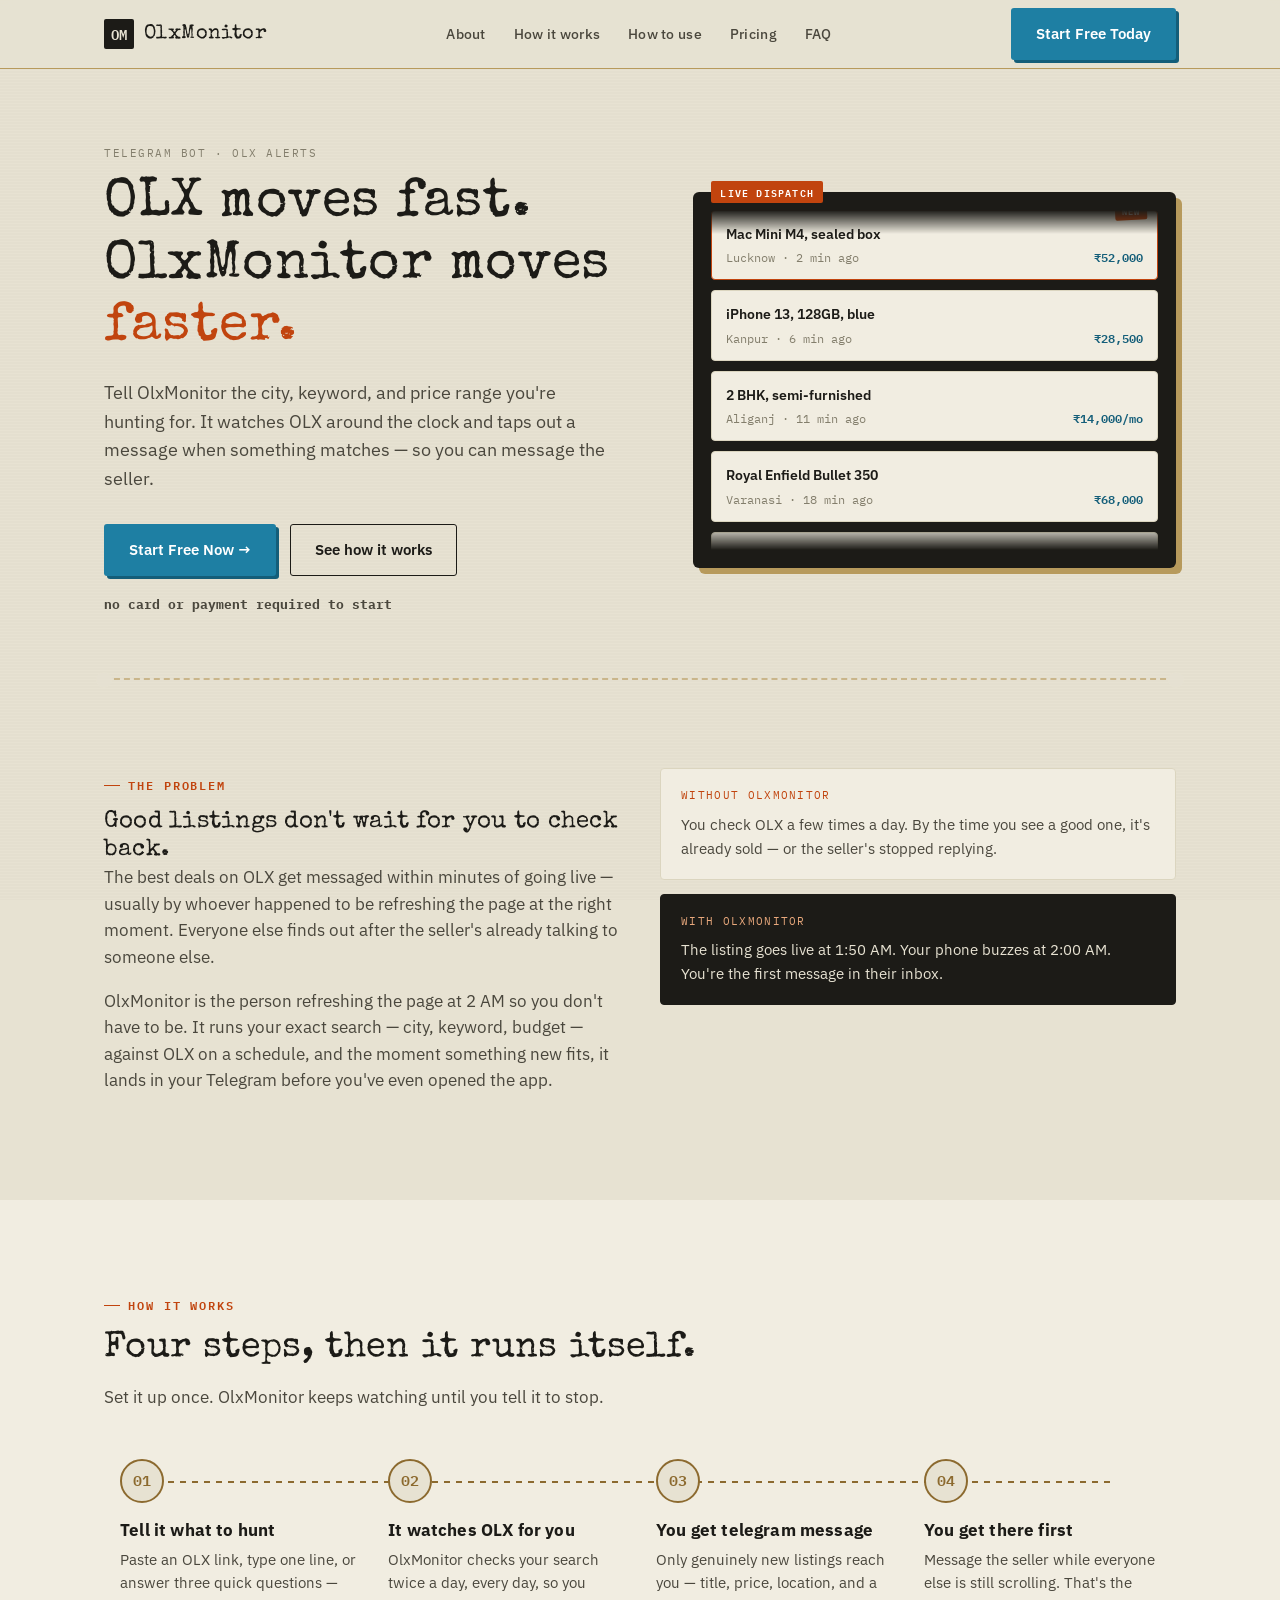
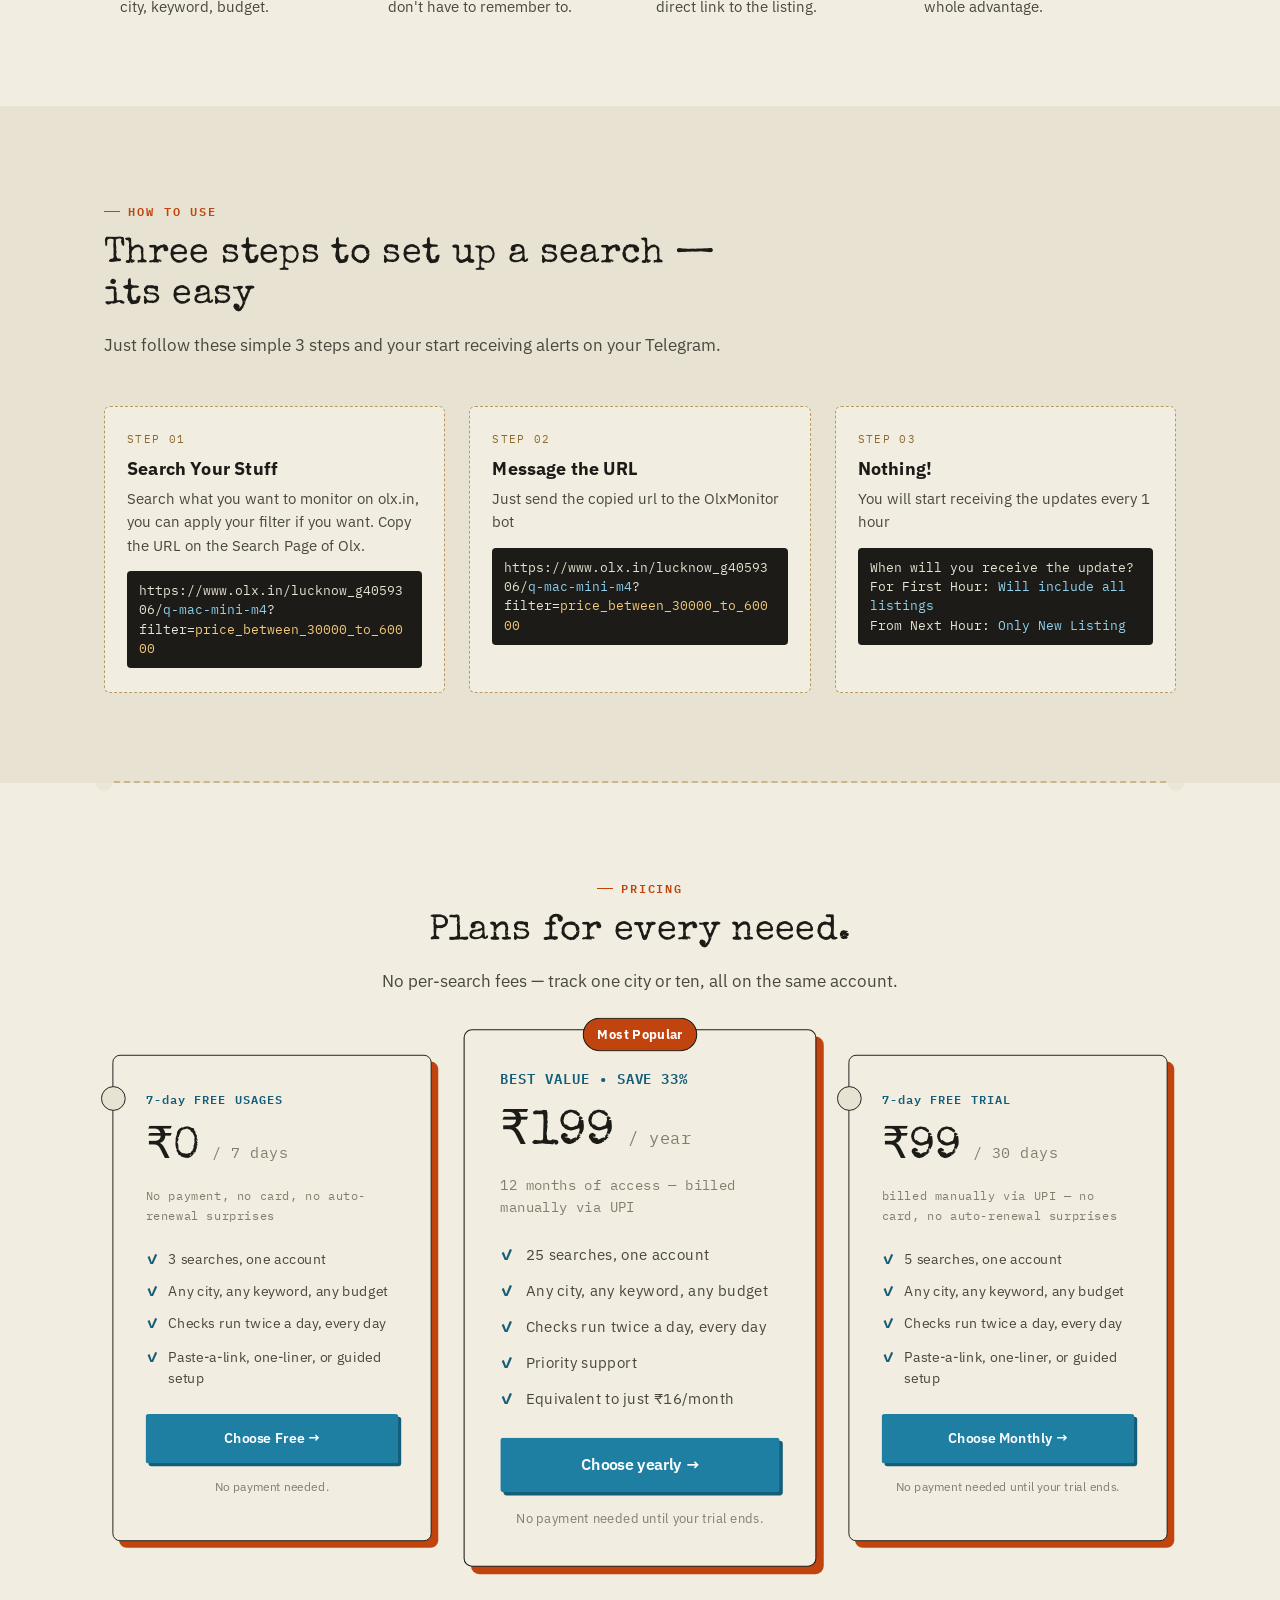
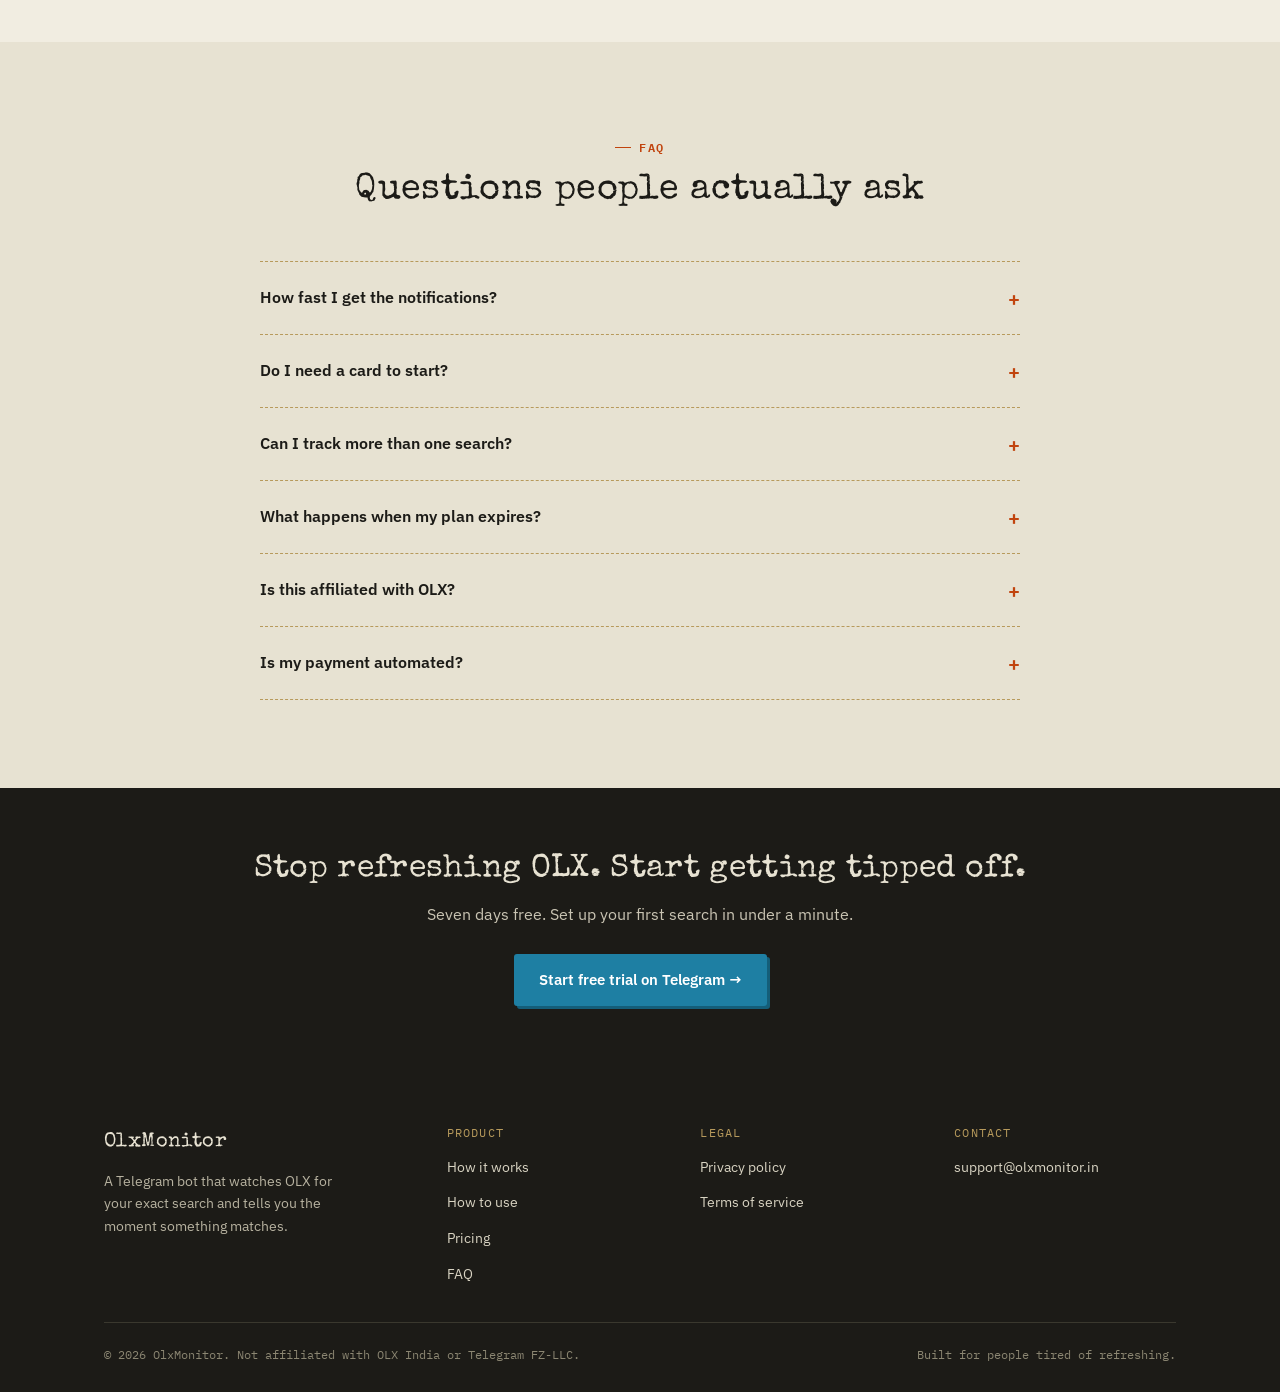
==== commit 1a9fa73c: "Update index.html" ====
--- a/index.html
+++ b/index.html
@@ -170,7 +170,7 @@
       </div>
       <div class="compare-card is-after">
         <span class="compare-label">With OlxMonitor</span>
-        <p>The listing goes live at 2:01 AM. Your phone buzzes at 2:03 AM. You're the first message in their inbox.</p>
+        <p>The listing goes live at 1:50 AM. Your phone buzzes at 2:00 AM. You're the first message in their inbox.</p>
       </div>
     </div>
   </div>
@@ -287,7 +287,7 @@
       <li>Any city, any keyword, any budget</li>
       <li>Checks run twice a day, every day</li>
       <li>Priority support</li>
-      <li>Equivalent to just ₹13/month</li>
+      <li>Equivalent to just ₹16/month</li>
     </ul>
 
     <a href="https://telegram.me/olxmonitorsbot" class="btn btn-primary">
